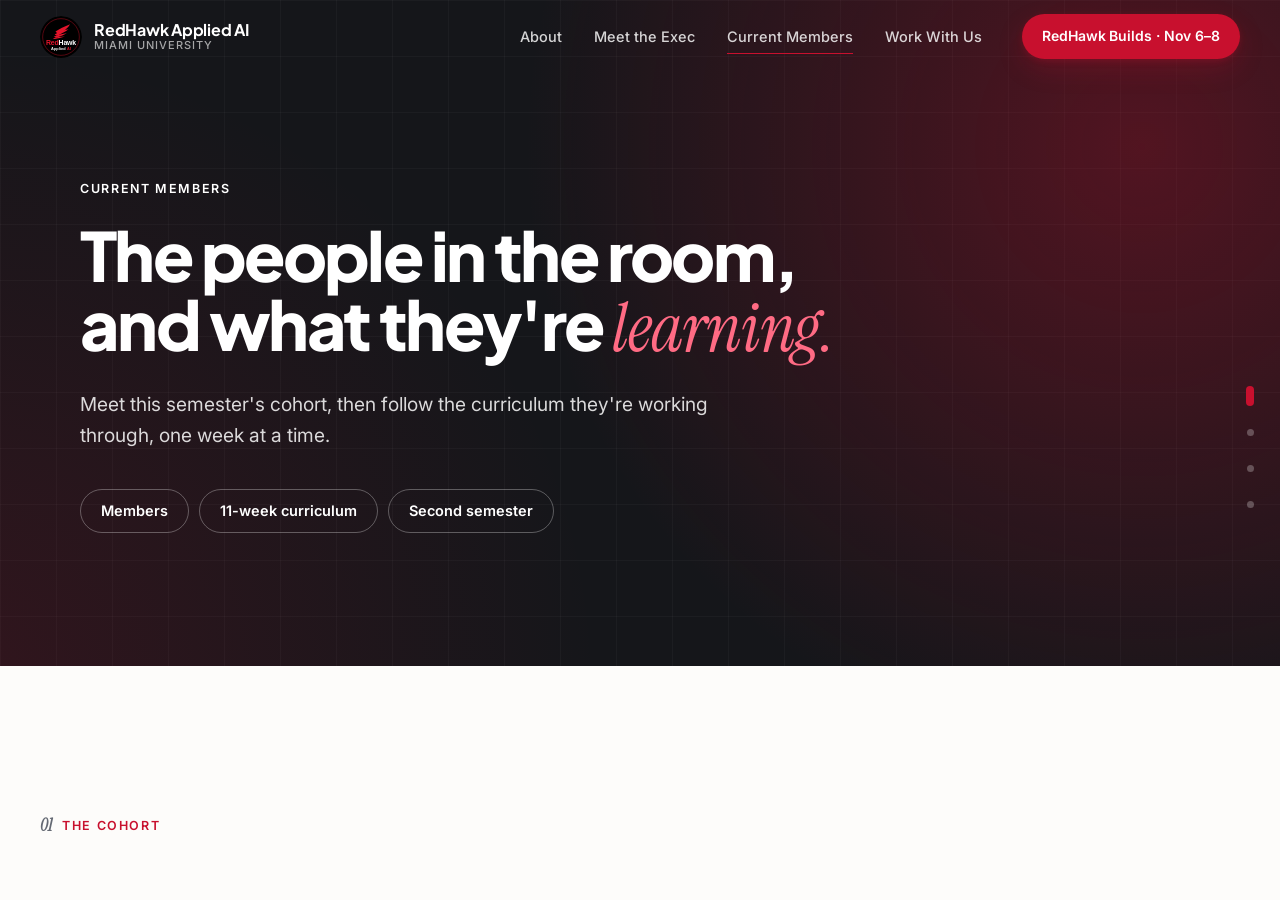
==== members.html @ 426b4246 "Add Current Members page, RedHawk Builds section, and close applications - New members.html: 24-seat" ====
<!DOCTYPE html>
<html lang="en">
<head>
<meta charset="UTF-8">
<meta name="viewport" content="width=device-width, initial-scale=1.0">
<title>Current Members · RedHawk Applied AI</title>
<meta name="description" content="Meet the current members of RedHawk Applied AI at Miami University, and see the 11-week curriculum they work through week by week.">
<meta property="og:title" content="Current Members · RedHawk Applied AI">
<meta property="og:description" content="The current cohort, the 11-week curriculum, and what comes after it.">
<meta property="og:type" content="website">
<meta property="og:image" content="https://www.redhawkappliedai.club/assets/social-cover.jpg">
<meta name="twitter:card" content="summary_large_image">
<link rel="icon" href="assets/logo.svg">
<link rel="apple-touch-icon" href="assets/apple-touch-icon.png">
<link rel="preconnect" href="https://fonts.googleapis.com">
<link rel="preconnect" href="https://fonts.gstatic.com" crossorigin>
<link href="https://fonts.googleapis.com/css2?family=Plus+Jakarta+Sans:wght@500;600;700;800&family=Inter:wght@400;450;500;600&family=Instrument+Serif:ital@0;1&display=swap" rel="stylesheet">
<link rel="stylesheet" href="styles.css">
<script>
  document.documentElement.classList.add('js');
</script>
</head>
<body>

<a class="skip-link" href="#main">Skip to main content</a>

<header class="topnav" id="topnav">
  <a href="index.html" class="brand" aria-label="RedHawk Applied AI home">
    <img src="assets/logo.svg" alt="" class="brand-logo" width="40" height="40">
    <span class="brand-text">
      <span class="brand-name">RedHawk Applied AI</span>
      <span class="brand-sub">Miami University</span>
    </span>
  </a>
  <nav class="topnav-links" aria-label="Primary">
    <a href="index.html#about">About</a>
    <a href="index.html#team">Meet the Exec</a>
    <a href="members.html" aria-current="page">Current Members</a>
    <a href="index.html#partner">Work With Us</a>
  </nav>
  <a href="index.html#builds" class="btn btn-primary btn-sm topnav-cta">RedHawk Builds &middot; Nov 6&ndash;8</a>
  <button class="nav-toggle" id="navToggle" aria-label="Open navigation menu" aria-expanded="false" aria-controls="mobileMenu">
    <span></span><span></span><span></span>
  </button>
</header>

<div class="mobile-menu" id="mobileMenu" aria-hidden="true">
  <a href="index.html#about">About</a>
  <a href="index.html#team">Meet the Exec</a>
  <a href="#roster">Current Members</a>
  <a href="#curriculum">Curriculum</a>
  <a href="#spring">Second Semester</a>
  <a href="index.html#partner">Work With Us</a>
  <a href="index.html#builds" class="btn btn-primary">RedHawk Builds &middot; Nov 6&ndash;8</a>
</div>

<div class="progress" aria-hidden="true"><span id="progressBar"></span></div>

<nav class="scroll-rail" aria-label="Section navigation">
  <button data-target="top"        class="rail-dot is-active" aria-label="Top"><span class="rail-tip">Top</span></button>
  <button data-target="roster"     class="rail-dot" aria-label="Members"><span class="rail-tip">Members</span></button>
  <button data-target="curriculum" class="rail-dot" aria-label="Curriculum"><span class="rail-tip">Curriculum</span></button>
  <button data-target="spring"     class="rail-dot" aria-label="Second semester"><span class="rail-tip">Second Semester</span></button>
</nav>

<main id="main">
<div class="snap snap-free" id="snap">

  <!-- ═══════════ PAGE HERO ═══════════ -->
  <section class="panel panel-dark page-hero" id="top">
    <div class="page-hero-glow" aria-hidden="true"></div>
    <div class="wrap">
      <p class="kicker kicker-light reveal">Current Members</p>
      <h1 class="hero-title page-title">
        <span class="line"><span>The people in the room,</span></span>
        <span class="line"><span>and what they're <em>learning.</em></span></span>
      </h1>
      <p class="hero-lede reveal">
        Meet this semester's cohort, then follow the curriculum they're working
        through, one week at a time.
      </p>
      <div class="jump reveal">
        <a href="#roster">Members</a>
        <a href="#curriculum">11-week curriculum</a>
        <a href="#spring">Second semester</a>
      </div>
    </div>
  </section>

  <!-- ═══════════ ROSTER ═══════════ -->
  <section class="panel panel-light panel-tall" id="roster">
    <div class="wrap wrap-wide">
      <header class="sec-head sec-head-row">
        <div>
          <p class="kicker reveal"><span class="kicker-num">01</span> The Cohort</p>
          <h2 class="h2 reveal">Current members.</h2>
        </div>
        <p class="roster-count reveal" id="rosterCount"></p>
      </header>

      <!-- Filled in by members.js from the ROSTER list in members-data.js -->
      <ul class="roster" id="rosterGrid"></ul>

      <noscript><p class="lede">The member list needs JavaScript turned on to display.</p></noscript>
    </div>
  </section>

  <!-- ═══════════ CURRICULUM ═══════════ -->
  <section class="panel panel-tint panel-tall" id="curriculum">
    <div class="wrap">
      <div class="curr-layout">
        <div class="curr-copy">
          <p class="kicker reveal"><span class="kicker-num">02</span> The Curriculum</p>
          <h2 class="h2 reveal">Eleven weeks, zero to capable.</h2>
          <p class="lede reveal">
            Every new member works through the same path. It starts from nothing,
            and each week builds on the one before it. Open any week to see
            what's covered.
          </p>
          <div class="curr-progress reveal" aria-hidden="true">
            <span class="curr-progress-num" id="currWeek">01</span>
            <span class="curr-progress-of">/ 11 weeks</span>
          </div>
          <button type="button" class="btn btn-outline-dark btn-sm reveal" id="timelineToggle" aria-pressed="false">Expand all</button>
        </div>

        <!-- Filled in by members.js from the CURRICULUM list in members-data.js -->
        <div class="tl-wrap">
          <div class="tl-spine" aria-hidden="true"><span id="tlFill"></span></div>
          <ol class="timeline" id="timeline"></ol>
          <noscript><p class="lede">The curriculum needs JavaScript turned on to display.</p></noscript>
        </div>
      </div>
    </div>
  </section>

  <!-- ═══════════ SECOND SEMESTER ═══════════ -->
  <section class="panel panel-dark panel-tall" id="spring">
    <div class="wrap">
      <header class="sec-head sec-head-row">
        <div>
          <p class="kicker kicker-light reveal"><span class="kicker-num">03</span> Second Semester</p>
          <h2 class="h2 h2-light reveal">After the curriculum, the real work starts.</h2>
          <p class="lede lede-light reveal">
            Members who finish the eleven weeks move into research teams. You go
            deep on the tools, teach the chapter what you found, and then put it
            to work for a real company.
          </p>
        </div>
        <div class="meet-card reveal">
          <p class="meet-label">Meets</p>
          <p class="meet-time">Mondays</p>
          <p class="meet-hours">7:00 &ndash; 8:00 PM</p>
        </div>
      </header>

      <ol class="track">
        <li class="track-step reveal">
          <span class="track-num">01</span>
          <h3>Research the models</h3>
          <p>Members dig into the AI models people use at work and keep building with Claude alongside them.</p>
          <ul class="chips">
            <li>Perplexity</li>
            <li>ChatGPT</li>
            <li>Grok</li>
            <li class="chip-accent">Claude</li>
          </ul>
        </li>
        <li class="track-step reveal">
          <span class="track-num">02</span>
          <h3>Present back to the chapter</h3>
          <p>Each group brings its findings back and presents them, so the whole chapter learns what every model is good at.</p>
        </li>
        <li class="track-step reveal">
          <span class="track-num">03</span>
          <h3>Four industry research teams</h3>
          <p>Members split into four teams, each focused on an industry. Every team has a <strong>Research Lead</strong>, and any member can run for it.</p>
        </li>
        <li class="track-step reveal">
          <span class="track-num">04</span>
          <h3>Consult for a real company</h3>
          <p>A company comes in with a real problem. The teams consult on it and deliver an AI-driven solution.</p>
        </li>
      </ol>

      <div class="spring-cta reveal">
        <p>Want in? Applications reopen in February.</p>
        <a href="index.html#apply" class="btn btn-primary">How to apply</a>
      </div>
    </div>
  </section>

  <!-- ═══════════ FOOTER ═══════════ -->
  <footer class="site-footer">
    <div class="wrap">
      <div class="foot-top">
        <div class="foot-brand">
          <img src="assets/logo.svg" alt="" width="48" height="48">
          <div>
            <p class="foot-name">RedHawk Applied AI</p>
            <p class="foot-org">Miami University &middot; Farmer School of Business</p>
          </div>
        </div>
        <nav class="foot-nav" aria-label="Footer">
          <a href="index.html#about">About</a>
          <a href="index.html#team">Meet the Exec</a>
          <a href="#roster">Current Members</a>
          <a href="#curriculum">Curriculum</a>
          <a href="index.html#builds">RedHawk Builds</a>
          <a href="index.html#partner">Work With Us</a>
        </nav>
        <div class="foot-social">
          <a href="https://www.instagram.com/appliedai.miamiu" class="soc" aria-label="RedHawk Applied AI on Instagram" target="_blank" rel="noopener noreferrer">
            <svg viewBox="0 0 24 24" fill="none" stroke="currentColor" stroke-width="1.6" aria-hidden="true"><rect x="3" y="3" width="18" height="18" rx="5"/><circle cx="12" cy="12" r="4"/><circle cx="17.5" cy="6.5" r=".9" fill="currentColor" stroke="none"/></svg>
          </a>
          <a href="https://www.linkedin.com/company/137064393/" class="soc" target="_blank" rel="noopener noreferrer" aria-label="RedHawk Applied AI on LinkedIn (opens in a new tab)">
            <svg viewBox="0 0 24 24" fill="currentColor" aria-hidden="true"><path d="M20.45 20.45h-3.55v-5.57c0-1.33-.03-3.04-1.85-3.04-1.85 0-2.14 1.45-2.14 2.94v5.67H9.35V9h3.41v1.56h.05c.48-.9 1.64-1.85 3.38-1.85 3.6 0 4.27 2.37 4.27 5.46v6.28zM5.34 7.43a2.06 2.06 0 11.02-4.12 2.06 2.06 0 01-.02 4.12zM7.11 20.45H3.56V9h3.55v11.45z"/></svg>
          </a>
          <a href="mailto:schmi230@miamioh.edu" class="soc" aria-label="Email RedHawk Applied AI">
            <svg viewBox="0 0 24 24" fill="none" stroke="currentColor" stroke-width="1.6" aria-hidden="true"><rect x="2.5" y="4.5" width="19" height="15" rx="2.5"/><path d="M3 7l9 6 9-6"/></svg>
          </a>
        </div>
      </div>
      <div class="foot-bottom">
        <p>&copy; 2026 RedHawk Applied AI. A Miami University student organization.</p>
      </div>
    </div>
  </footer>

</div>
</main>

<script src="members-data.js"></script>
<script src="members.js"></script>
<script src="script.js"></script>
</body>
</html>
---- styles.css ----
/* ══════════════════════════════════════════════════════════
   RedHawk Applied AI — Design System
   Light base · Miami red accent · dark bands for rhythm
   ══════════════════════════════════════════════════════════ */

:root {
  /* Surfaces */
  --paper:        #FDFCFA;   /* primary light background */
  --paper-tint:   #F4F1EC;   /* alternating light band */
  --ink:          #15161A;   /* dark band background */
  --ink-soft:     #1E2026;   /* raised surface on dark */

  /* Brand */
  --red:          #C8102E;   /* Miami red */
  --red-deep:     #96001F;
  --red-wash:     rgba(200,16,46,0.08);

  /* Text on light */
  --t1:           #14151A;
  --t2:           #4A4E58;
  --t3:           #646973;   /* AA-compliant at 13px on both --paper and --paper-tint */

  /* Text on dark */
  --d1:           #F7F6F4;
  --d2:           #B4B8C0;
  --d3:           #7E838D;

  /* Lines */
  --line:         rgba(20,21,26,0.10);
  --line-soft:    rgba(20,21,26,0.06);
  --line-dark:    rgba(255,255,255,0.11);

  /* Type */
  --display:      'Plus Jakarta Sans', system-ui, sans-serif;
  --sans:         'Inter', system-ui, sans-serif;
  --serif:        'Instrument Serif', Georgia, serif;

  /* Motion */
  --ease:         cubic-bezier(0.16, 1, 0.3, 1);
  --fast:         190ms;
  --med:          340ms;

  /* Radii */
  --r-sm: 8px;
  --r-md: 14px;
  --r-lg: 22px;

  --shadow-sm: 0 1px 2px rgba(20,21,26,0.05), 0 4px 12px rgba(20,21,26,0.05);
  --shadow-md: 0 2px 6px rgba(20,21,26,0.06), 0 14px 36px rgba(20,21,26,0.09);

  --nav-h: 74px;
}

/* ── Reset ─────────────────────────────────────────────── */
*, *::before, *::after { box-sizing: border-box; }
body, h1, h2, h3, h4, p, figure, blockquote, ul, ol { margin: 0; }
ul, ol { padding: 0; list-style: none; }
img, svg, iframe { display: block; max-width: 100%; }
a { color: inherit; text-decoration: none; }
button { font: inherit; color: inherit; background: none; border: 0; padding: 0; cursor: pointer; }
html { -webkit-text-size-adjust: 100%; }

html, body { height: 100%; }

body {
  background: var(--paper);
  color: var(--t1);
  font-family: var(--sans);
  font-size: 16px;
  line-height: 1.62;
  -webkit-font-smoothing: antialiased;
  -moz-osx-font-smoothing: grayscale;
}

::selection { background: var(--red); color: #fff; }

:focus-visible {
  outline: 2.5px solid var(--red);
  outline-offset: 3px;
  border-radius: 4px;
}

@media (prefers-reduced-motion: reduce) {
  *, *::before, *::after {
    animation-duration: .001ms !important;
    animation-iteration-count: 1 !important;
    transition-duration: .001ms !important;
    scroll-behavior: auto !important;
  }
}

.skip-link {
  position: fixed; top: 0; left: -9999px;
  z-index: 2000;
  background: var(--red); color: #fff;
  padding: 14px 24px; font-weight: 600;
  border-radius: 0 0 var(--r-sm) 0;
}
.skip-link:focus { left: 0; }

/* ── Snap container ────────────────────────────────────── */
.snap {
  height: 100vh; height: 100dvh;
  overflow-y: auto;
  overflow-x: hidden;
  scroll-snap-type: y proximity;
  scroll-behavior: smooth;
  scrollbar-width: thin;
}

.panel {
  min-height: 100vh; min-height: 100dvh;
  scroll-snap-align: start;
  display: flex;
  align-items: center;
  position: relative;
  padding: calc(var(--nav-h) + 56px) 0 72px;
}
.panel-tall { min-height: auto; padding-top: calc(var(--nav-h) + 72px); }

.panel-light { background: var(--paper); }
.panel-tint  { background: var(--paper-tint); }
.panel-dark  { background: var(--ink); color: var(--d1); }

.wrap {
  width: 100%;
  max-width: 1200px;
  margin: 0 auto;
  padding: 0 40px;
}

/* ── Reveal ────────────────────────────────────────────── */
/* Content is visible by default. The hidden state is applied only when JS is
   running (html.js), so a script failure, a blocked file, or an observer that
   never fires can never leave the page blank. */
.js .reveal {
  opacity: 0;
  transform: translateY(20px);
  transition: opacity var(--med) var(--ease), transform var(--med) var(--ease);
}
.js .reveal.in { opacity: 1; transform: none; }

/* Reduced motion: show everything immediately, no offset. */
@media (prefers-reduced-motion: reduce) {
  .js .reveal { opacity: 1; transform: none; }
}

/* ── Nav ───────────────────────────────────────────────── */
.topnav {
  position: fixed; inset: 0 0 auto 0;
  z-index: 900;
  height: var(--nav-h);
  display: flex; align-items: center; gap: 40px;
  padding: 0 40px;
  background: rgba(253,252,250,0);
  border-bottom: 1px solid transparent;
  transition: background var(--fast) var(--ease), border-color var(--fast) var(--ease),
              backdrop-filter var(--fast) var(--ease), box-shadow var(--fast) var(--ease);
}
.topnav.solid {
  background: rgba(253,252,250,0.86);
  backdrop-filter: blur(18px) saturate(160%);
  -webkit-backdrop-filter: blur(18px) saturate(160%);
  border-bottom-color: var(--line);
  box-shadow: 0 1px 20px rgba(20,21,26,0.04);
}

.brand { display: flex; align-items: center; gap: 12px; margin-right: auto; min-height: 44px; }
.brand-logo {
  width: 42px; height: 42px; border-radius: 50%;
  /* Mark carries its own black field — no white plate behind it. */
  background: transparent;
  object-fit: contain;
}
.brand-text { display: flex; flex-direction: column; line-height: 1.16; }
.brand-name {
  font-family: var(--display);
  font-weight: 700; font-size: 16px;
  letter-spacing: -0.015em;
  color: #fff;
  transition: color var(--fast) var(--ease);
}
.brand-sub {
  font-size: 11px; font-weight: 500;
  letter-spacing: 0.09em; text-transform: uppercase;
  color: rgba(255,255,255,0.62);
  transition: color var(--fast) var(--ease);
}
.topnav.solid .brand-name { color: var(--t1); }
.topnav.solid .brand-sub  { color: var(--t3); }

.topnav-links { display: flex; gap: 32px; }
.topnav-links a {
  font-size: 14.5px; font-weight: 500;
  color: rgba(255,255,255,0.82);
  padding: 10px 0;
  position: relative;
  transition: color var(--fast) var(--ease);
}
.topnav-links a::after {
  content: ''; position: absolute;
  left: 0; right: 0; bottom: 4px; height: 1.5px;
  background: var(--red);
  transform: scaleX(0); transform-origin: left;
  transition: transform var(--fast) var(--ease);
}
.topnav-links a:hover::after, .topnav-links a:focus-visible::after { transform: scaleX(1); }
.topnav.solid .topnav-links a { color: var(--t2); }
.topnav.solid .topnav-links a:hover { color: var(--t1); }

.nav-toggle {
  display: none;
  width: 44px; height: 44px;
  flex-direction: column; align-items: center; justify-content: center; gap: 5px;
  border-radius: var(--r-sm);
}
.nav-toggle span {
  width: 20px; height: 2px; border-radius: 2px;
  background: #fff;
  transition: transform var(--fast) var(--ease), opacity var(--fast) var(--ease), background var(--fast) var(--ease);
}
.topnav.solid .nav-toggle span { background: var(--t1); }
.nav-toggle[aria-expanded="true"] span { background: var(--t1); }
.nav-toggle[aria-expanded="true"] span:nth-child(1) { transform: translateY(7px) rotate(45deg); }
.nav-toggle[aria-expanded="true"] span:nth-child(2) { opacity: 0; }
.nav-toggle[aria-expanded="true"] span:nth-child(3) { transform: translateY(-7px) rotate(-45deg); }

.mobile-menu {
  position: fixed; inset: var(--nav-h) 0 0 0;
  z-index: 880;
  background: var(--paper);
  padding: 24px 28px 40px;
  display: flex; flex-direction: column;
  opacity: 0; visibility: hidden;
  transform: translateY(-10px);
  transition: opacity var(--med) var(--ease), transform var(--med) var(--ease), visibility var(--med);
}
.mobile-menu.open { opacity: 1; visibility: visible; transform: none; }
.mobile-menu a:not(.btn) {
  font-family: var(--display);
  font-size: 22px; font-weight: 600;
  padding: 20px 4px;
  border-bottom: 1px solid var(--line-soft);
}
.mobile-menu .btn { margin-top: 28px; }

/* ── Scroll rail ───────────────────────────────────────── */
.scroll-rail {
  position: fixed;
  right: 26px; top: 50%;
  transform: translateY(-50%);
  z-index: 700;
  display: flex; flex-direction: column; gap: 6px;
}
.rail-dot {
  position: relative;
  width: 30px; height: 30px;
  display: flex; align-items: center; justify-content: flex-end;
}
.rail-dot::after {
  content: '';
  width: 7px; height: 7px; border-radius: 50%;
  background: rgba(20,21,26,0.22);
  transition: all var(--fast) var(--ease);
}
.rail-dot:hover::after { background: rgba(20,21,26,0.45); transform: scale(1.2); }
.rail-dot.is-active::after {
  background: var(--red);
  width: 8px; height: 20px; border-radius: 4px;
}
.rail-tip {
  position: absolute; right: 26px;
  white-space: nowrap;
  font-size: 11.5px; font-weight: 600;
  letter-spacing: 0.03em;
  padding: 5px 10px;
  border-radius: 6px;
  background: var(--ink); color: var(--d1);
  opacity: 0; transform: translateX(6px);
  pointer-events: none;
  transition: opacity var(--fast) var(--ease), transform var(--fast) var(--ease);
}
.rail-dot:hover .rail-tip, .rail-dot:focus-visible .rail-tip { opacity: 1; transform: none; }

/* rail inverts over dark panels */
.scroll-rail.on-dark .rail-dot::after { background: rgba(255,255,255,0.26); }
.scroll-rail.on-dark .rail-dot:hover::after { background: rgba(255,255,255,0.5); }
.scroll-rail.on-dark .rail-dot.is-active::after { background: var(--red); }
.scroll-rail.on-dark .rail-tip { background: var(--paper); color: var(--t1); }

/* ── Buttons ───────────────────────────────────────────── */
.btn {
  display: inline-flex; align-items: center; justify-content: center;
  gap: 9px;
  font-family: var(--sans);
  font-weight: 600; font-size: 15px;
  letter-spacing: -0.006em;
  padding: 13px 26px;
  min-height: 46px;
  border-radius: 999px;
  transition: transform var(--fast) var(--ease), box-shadow var(--fast) var(--ease),
              background var(--fast) var(--ease), color var(--fast) var(--ease),
              border-color var(--fast) var(--ease);
}
.btn:active { transform: translateY(0) scale(.985); }

.btn-primary {
  background: var(--red); color: #fff;
  box-shadow: 0 2px 6px rgba(200,16,46,0.22), 0 10px 26px rgba(200,16,46,0.20);
}
.btn-primary:hover {
  background: var(--red-deep);
  transform: translateY(-1.5px);
  box-shadow: 0 4px 10px rgba(200,16,46,0.24), 0 16px 34px rgba(200,16,46,0.26);
}

.btn-dark { background: var(--ink); color: var(--d1); }
.btn-dark:hover { background: #2A2D35; transform: translateY(-1.5px); }

.btn-outline-light {
  color: #fff;
  border: 1.5px solid rgba(255,255,255,0.42);
  backdrop-filter: blur(6px);
}
.btn-outline-light:hover { background: rgba(255,255,255,0.14); border-color: #fff; }

.btn-lg { padding: 16px 32px; font-size: 16px; min-height: 54px; }
.btn-sm { padding: 11px 20px; font-size: 14px; min-height: 44px; }

/* ── Typography primitives ─────────────────────────────── */
.kicker {
  display: flex; align-items: center; gap: 10px;
  font-size: 12.5px; font-weight: 600;
  letter-spacing: 0.13em; text-transform: uppercase;
  color: var(--red);
  margin-bottom: 20px;
}
.kicker-num {
  font-family: var(--serif); font-style: italic;
  font-size: 17px; letter-spacing: 0;
  text-transform: none;
  color: var(--t3);
}
.kicker-light { color: #fff; }
.kicker-light .kicker-num { color: rgba(255,255,255,0.72); } /* 0.5 measured 3.45:1 on the Team photo bg — bumped to clear 4.5:1 AA everywhere it's used */

.h2 {
  font-family: var(--display);
  font-weight: 700;
  font-size: clamp(30px, 3.6vw, 46px);
  line-height: 1.1;
  letter-spacing: -0.028em;
  color: var(--t1);
  max-width: 17ch;
  margin-bottom: 22px;
}
.h2-light { color: var(--d1); }

.lede {
  font-size: clamp(16.5px, 1.35vw, 18.5px);
  line-height: 1.62;
  color: var(--t2);
  max-width: 56ch;
}
.lede-light { color: var(--d2); }

.sec-head { margin-bottom: 56px; }

/* ── HERO ──────────────────────────────────────────────── */
.hero { padding: 0; align-items: stretch; }

.hero-photo {
  position: absolute; inset: 0;
  width: 100%; height: 100%;
  object-fit: cover;
  z-index: 0;
}
.hero-scrim {
  position: absolute; inset: 0; z-index: 1;
  background:
    linear-gradient(100deg, rgba(12,13,16,0.90) 0%, rgba(12,13,16,0.74) 40%, rgba(12,13,16,0.34) 68%, rgba(12,13,16,0.30) 100%),
    linear-gradient(to top, rgba(12,13,16,0.78) 0%, transparent 34%);
}

.hero-wrap {
  position: relative; z-index: 2;
  display: flex; align-items: center;
  padding-top: var(--nav-h);
  padding-bottom: 150px;
  min-height: 100dvh;
}
.hero-copy { max-width: 700px; }

.hero-title {
  font-family: var(--display);
  font-weight: 800;
  font-size: clamp(44px, 6.6vw, 82px);
  line-height: 1.02;
  letter-spacing: -0.038em;
  color: #fff;
  margin-bottom: 26px;
  text-wrap: balance;
}
.hero-title em {
  font-family: var(--serif);
  font-style: italic;
  font-weight: 400;
  letter-spacing: -0.01em;
  color: #FF6B84;
}

.hero-lede {
  font-size: clamp(16.5px, 1.5vw, 19.5px);
  line-height: 1.6;
  color: rgba(255,255,255,0.84);
  max-width: 54ch;
  margin-bottom: 38px;
}

.hero-actions { display: flex; gap: 14px; flex-wrap: wrap; }

.hero-bar {
  position: absolute; z-index: 2;
  left: 0; right: 0; bottom: 0;
  border-top: 1px solid rgba(255,255,255,0.16);
  background: rgba(12,13,16,0.42);
  backdrop-filter: blur(14px);
  -webkit-backdrop-filter: blur(14px);
}
.hero-bar-inner {
  display: grid; grid-template-columns: repeat(3, 1fr);
  gap: 32px;
  padding-top: 24px; padding-bottom: 24px;
}
.hbar-item { display: flex; flex-direction: column; gap: 2px; }
.hbar-item strong {
  font-family: var(--display);
  font-size: 15.5px; font-weight: 700;
  color: #fff; letter-spacing: -0.012em;
}
.hbar-item span { font-size: 13.5px; color: rgba(255,255,255,0.74); }

.scroll-cue {
  position: absolute; z-index: 3;
  left: 50%; bottom: 120px;
  transform: translateX(-50%);
  width: 46px; height: 46px;
  display: flex; align-items: center; justify-content: center;
  border-radius: 50%;
  border: 1.5px solid rgba(255,255,255,0.3);
  color: rgba(255,255,255,0.85);
  animation: bob 2.4s var(--ease) infinite;
}
.scroll-cue:hover { background: rgba(255,255,255,0.14); border-color: #fff; }
@keyframes bob {
  0%, 100% { transform: translate(-50%, 0); }
  50%      { transform: translate(-50%, 7px); }
}

/* ── Split layout ──────────────────────────────────────── */
.split {
  display: grid;
  grid-template-columns: 1.05fr 0.95fr;
  gap: 72px;
  align-items: center;
}
.split-reverse .split-text  { order: 2; }
.split-reverse .split-media { order: 1; }

.photo-frame { position: relative; }
.photo-frame img {
  width: 100%;
  aspect-ratio: 4 / 3;
  object-fit: cover;
  border-radius: var(--r-lg);
  box-shadow: var(--shadow-md);
}
.photo-frame figcaption {
  margin-top: 14px;
  font-size: 13px;
  color: var(--t3);
  letter-spacing: 0.01em;
}

.pull {
  margin-top: 34px;
  padding: 4px 0 4px 22px;
  border-left: 3px solid var(--red);
}
.pull p {
  font-family: var(--serif);
  font-style: italic;
  font-size: clamp(19px, 1.9vw, 23px);
  line-height: 1.42;
  color: var(--t1);
  max-width: 44ch;
}

/* ── Phases (light — lives inside the combined About section) ────────── */
.phase-row {
  display: grid;
  grid-template-columns: 1fr 56px 1fr 56px 1fr;
  align-items: stretch;
  gap: 0;
}
.phase-row-tight { margin-top: 48px; }
.phase {
  background: var(--paper);
  border: 1px solid var(--line);
  border-radius: var(--r-lg);
  padding: 34px 30px 36px;
  transition: transform var(--med) var(--ease), border-color var(--med) var(--ease), box-shadow var(--med) var(--ease);
}
.phase:hover { transform: translateY(-5px); border-color: var(--line-soft); box-shadow: var(--shadow-sm); }
.phase-icon {
  width: 46px; height: 46px;
  display: flex; align-items: center; justify-content: center;
  border-radius: var(--r-md);
  background: var(--red);
  color: #fff;
  margin-bottom: 20px;
}
.phase-icon svg { width: 22px; height: 22px; }
.phase h3 {
  font-family: var(--display);
  font-size: 18.5px; font-weight: 700;
  letter-spacing: -0.02em;
  color: var(--t1);
  margin-bottom: 10px;
}
.phase p { font-size: 14.5px; color: var(--t2); line-height: 1.58; }

.phase-link { position: relative; }
.phase-link::before {
  content: '';
  position: absolute; top: 50%; left: 12px; right: 12px;
  height: 1px;
  background: linear-gradient(to right, transparent, var(--line), transparent);
}
.phase-link::after {
  content: '';
  position: absolute; top: 50%; right: 12px;
  width: 6px; height: 6px;
  border-top: 1.5px solid var(--t3);
  border-right: 1.5px solid var(--t3);
  transform: translateY(-50%) rotate(45deg);
}

/* ── Check list ────────────────────────────────────────── */
.check-list { margin-top: 28px; display: flex; flex-direction: column; gap: 13px; }
.check-list li {
  display: flex; align-items: flex-start; gap: 13px;
  font-size: 15.5px; color: var(--t2);
}
.check {
  flex: none;
  width: 21px; height: 21px; margin-top: 2px;
  border-radius: 50%;
  background: var(--red-wash);
  position: relative;
}
.check::after {
  content: '';
  position: absolute; left: 7px; top: 5px;
  width: 5px; height: 9px;
  border-right: 2px solid var(--red);
  border-bottom: 2px solid var(--red);
  transform: rotate(42deg);
}

/* ── Partner CTA (light section, closing ask) ─────────────────────────── */
.partner-cta {
  margin-top: 30px;
  padding-top: 26px;
  border-top: 1px solid var(--line);
}
.partner-cta p {
  font-size: 15px;
  color: var(--t2);
  line-height: 1.6;
  max-width: 52ch;
  margin-bottom: 18px;
}
.partner-cta strong { color: var(--t1); font-weight: 600; }

/* ── About: red particle-network background ──────────────────────────────
   A canvas of drifting red particles connected by lines, drawn by
   initAboutParticles() in script.js — brightens near the pointer, bursts
   on click. Sized to fill the section; the drawing itself (colors, motion,
   reduced-motion handling) lives in JS since a <canvas> can't be animated
   from CSS alone.
   Masked so it stays visible in the open margins/gaps but fades directly
   behind the left text column, which sits on transparent paper (no card)
   and would otherwise fight the moving lines for legibility. ──────────── */
.panel-dynamic { position: relative; overflow: hidden; }
.about-bg {
  position: absolute;
  inset: 0;
  z-index: 0;
  width: 100%;
  height: 100%;
  display: block;
  -webkit-mask-image: linear-gradient(90deg, rgba(0,0,0,0.16) 0%, rgba(0,0,0,0.16) 38%, black 68%);
          mask-image: linear-gradient(90deg, rgba(0,0,0,0.16) 0%, rgba(0,0,0,0.16) 38%, black 68%);
}
#about .wrap { position: relative; z-index: 1; }

/* ── Work With Us: dynamic background (closing section) ────────────────
   Same technique as About but red-forward and drifting the opposite
   direction, so the two dynamic sections don't feel like repeats of
   each other bookending the page. */
.partner-bg {
  position: absolute;
  inset: -10%;
  z-index: 0;
  background:
    radial-gradient(circle at 85% 25%, rgba(200,16,46,0.13) 0%, transparent 44%),
    radial-gradient(circle at 10% 80%, rgba(200,16,46,0.08) 0%, transparent 40%),
    radial-gradient(circle at 45% 10%, rgba(30,111,255,0.05) 0%, transparent 38%);
  filter: blur(30px);
  animation: partnerDrift 26s ease-in-out infinite alternate;
}
#partner .wrap { position: relative; z-index: 1; }
@keyframes partnerDrift {
  0%   { transform: translate(0, 0) scale(1.02); }
  50%  { transform: translate(2%, -2%) scale(1.08); }
  100% { transform: translate(-2%, 2%) scale(1.02); }
}
@media (prefers-reduced-motion: reduce) {
  .partner-bg { animation: none; }
}

/* ── Tool badges (About section, replaces the meeting photo) ──────────
   Claude / ChatGPT / Zapier / Cursor use their real Simple Icons marks
   (MIT-licensed brand icon set built exactly for "built with" style
   badges). Lovable and Base44 aren't in that set, so those two fall back
   to a plain wordmark tile — swap in their official marks if you get them
   from lovable.dev/press or base44.com's brand page. ── */
.tool-card {
  background: var(--paper);
  border: 1px solid var(--line);
  border-radius: var(--r-lg);
  padding: 32px 28px;
  box-shadow: var(--shadow-sm);
}
.tool-card-label {
  font-family: var(--display);
  font-size: 13px; font-weight: 700;
  letter-spacing: 0.08em; text-transform: uppercase;
  color: var(--t3);
  margin-bottom: 20px;
}
.tool-grid {
  display: grid;
  grid-template-columns: repeat(3, 1fr);
  gap: 14px;
}
.tool-badge {
  display: flex; flex-direction: column; align-items: center; gap: 10px;
  padding: 18px 10px;
  border-radius: var(--r-md);
  background: var(--paper-tint);
  border: 1px solid var(--line);
  transition: transform var(--fast) var(--ease), border-color var(--fast) var(--ease);
}
.tool-badge:hover { transform: translateY(-3px); border-color: var(--tb, var(--red)); }
.tool-mark {
  display: flex; align-items: center; justify-content: center;
  width: 40px; height: 40px;
  border-radius: 10px;
  background: var(--tb, var(--red));
  color: #fff;
  font-family: var(--display);
  font-weight: 700;
  font-size: 15px;
  letter-spacing: -0.02em;
}
.tool-mark svg { width: 21px; height: 21px; }
.tool-mark-img { width: 21px; height: 21px; object-fit: contain; }

.tool-name {
  font-size: 12.5px;
  font-weight: 600;
  color: var(--t2);
}

/* ── Team: full-bleed background photo ─────────────────────────────────
   Whole section runs the Farmer School photo edge-to-edge (not just a
   contained header card) so there's no flat empty margin either side of
   the grid at wide viewports. Member cards stay opaque paper cards on
   top, so this doesn't affect their legibility. */
.team-panel {
  position: relative;
  padding-top: calc(var(--nav-h) + 40px);
}
.team-bg {
  position: absolute; inset: 0;
  z-index: 0;
  overflow: hidden;
}
.team-bg img {
  width: 100%; height: 100%;
  object-fit: cover;
  /* Source photo is low-resolution (474x378) — the blur is doing double duty:
     it reads as an intentional soft, cinematic backdrop AND hides that the
     source can't be shown crisp at this display size. */
  filter: blur(4px) saturate(0.85) brightness(0.7);
  transform: scale(1.06);
}
.team-panel::after {
  content: '';
  position: absolute; inset: 0;
  z-index: 0;
  /* Deliberately lighter than the true dark sections (Hero/Join) so Team
     reads as "photo-tinted", not a third solid-black band in a row. */
  background: linear-gradient(180deg, rgba(20,18,22,0.62) 0%, rgba(20,18,22,0.74) 100%);
}
.team-panel .wrap { position: relative; z-index: 1; }

/* Team's wrap runs wider than the site default — the grid has more,
   smaller-relative-to-canvas cards, so the standard 1200px canvas left
   too much bare margin at wide viewports. */
.wrap-wide { max-width: 1320px; }

/* ── Team ──────────────────────────────────────────────────
   Row cards: a large photo + name/role + inline LinkedIn button.
   The photo container is 4:5 — matching the source files' actual aspect
   ratio — not a square. A square container was force-cropping a
   meaningful strip off the top and bottom of every 4:5 photo just to fit
   the shape, which is what was reading as "cropped instead of people."
   Matching the ratio shows the full processed photo. ────────────────── */
.team-grid {
  display: grid;
  grid-template-columns: repeat(2, 1fr);
  gap: 18px 22px;
}
.member {
  display: flex;
  align-items: center;
  gap: 22px;
  padding: 22px 24px;
  background: var(--paper);
  border: 1px solid var(--line);
  border-radius: var(--r-lg);
  transition: border-color var(--med) var(--ease), transform var(--med) var(--ease), box-shadow var(--med) var(--ease);
}
.member:hover {
  transform: translateY(-3px);
  border-color: var(--line-soft);
  box-shadow: var(--shadow-md);
}

.member-photo {
  flex: none;
  width: 148px; height: 185px;   /* 4:5, matches the source files exactly */
  border-radius: var(--r-md);
  overflow: hidden;
  background: #E7E3DD;
  box-shadow: 0 0 0 1px rgba(20,21,26,0.06);
}
.member-photo img {
  width: 100%; height: 100%;
  object-fit: cover;
  /* Per-person crop tuning. Override inline with style="--focus: 50% 20%".
     Lower the 2nd % to show more headroom, raise it to show more chin. */
  object-position: var(--focus, 50% 30%);
}

.member-text { flex: 1 1 auto; min-width: 0; }
.member h3 {
  font-family: var(--display);
  font-size: 19px; font-weight: 700;
  letter-spacing: -0.017em;
  line-height: 1.28;
}
.member-role {
  font-size: 14px;
  line-height: 1.42;
  color: var(--t3);
  margin-top: 5px;
}

.li {
  flex: none;
  width: 44px; height: 44px;   /* WCAG 2.5.8 minimum touch target */
  display: flex; align-items: center; justify-content: center;
  border-radius: 50%;
  background: var(--red-wash);
  color: var(--red);
  transition: background var(--fast) var(--ease), color var(--fast) var(--ease);
}
.li svg { width: 18px; height: 18px; }
.li:hover, .li:focus-visible { background: #0A66C2; color: #fff; }

/* Cards with no LinkedIn button yet: text simply takes the full row
   instead of leaving an empty slot where the button would sit. */
.member.no-link .member-text { flex: 1 1 100%; }

/* Exec with no headshot yet: initials on a dark tile, same 4:5 footprint
   as a photo so the card rows stay aligned. */
.member-initials {
  display: flex; align-items: center; justify-content: center;
  background:
    radial-gradient(circle at 82% 12%, rgba(200,16,46,0.55) 0%, transparent 58%),
    linear-gradient(155deg, #262830 0%, var(--ink) 70%);
}
.member-initials span {
  font-family: var(--serif); font-style: italic;
  font-size: 56px; line-height: 1;
  color: #fff;
}

/* ── Shared small pieces ───────────────────────────────── */
.btn-outline-dark {
  color: var(--t1);
  border: 1.5px solid rgba(20,21,26,0.24);
}
.btn-outline-dark:hover { border-color: var(--t1); background: rgba(20,21,26,0.05); }

.more-link { margin-top: 30px; }
.more-link a {
  display: inline-flex; align-items: center; gap: 8px;
  min-height: 44px;
  font-weight: 600; font-size: 15.5px;
  color: var(--red);
}
.more-link a span { transition: transform var(--fast) var(--ease); }
.more-link a:hover span { transform: translateX(5px); }
.more-link-light a { color: #fff; }

/* Reading-progress bar pinned above the nav. Width is driven by script.js. */
.progress {
  position: fixed; inset: 0 0 auto 0;
  z-index: 950;
  height: 3px;
  pointer-events: none;
}
.progress span {
  display: block; height: 100%;
  background: var(--red);
  transform: scaleX(0);
  transform-origin: left;
}

/* Hero headline: each line slides up out of a mask on load. Only when JS is
   alive (html.js); otherwise the lines just render in place. */
.hero-title .line { display: block; overflow: hidden; padding-bottom: 0.1em; margin-bottom: -0.1em; }
.hero-title .line > span { display: block; }
.js .hero-title .line > span { animation: lineUp 950ms var(--ease) both; }
.js .hero-title .line:nth-child(2) > span { animation-delay: 110ms; }
.js .hero-title .line:nth-child(3) > span { animation-delay: 220ms; }
@keyframes lineUp {
  from { transform: translateY(108%); }
  to   { transform: none; }
}

.topnav-links a[aria-current="page"]::after { transform: scaleX(1); }

/* ── RedHawk Builds (hackathon) ────────────────────────── */
.builds {
  overflow: hidden;
  padding-top: calc(var(--nav-h) + 104px);
  background:
    radial-gradient(circle at 84% 4%, rgba(200,16,46,0.26) 0%, transparent 46%),
    linear-gradient(rgba(255,255,255,0.032) 1px, transparent 1px) 0 0 / 100% 56px,
    linear-gradient(90deg, rgba(255,255,255,0.032) 1px, transparent 1px) 0 0 / 56px 100%,
    var(--ink);
}
.builds .wrap { position: relative; }
.builds .h2 { max-width: 15ch; }
.builds .h2 em, .page-hero .h2 em {
  font-family: var(--serif); font-style: italic; font-weight: 400;
  letter-spacing: -0.01em;
  color: #FF6B84;
}

/* Stock-ticker strip, a nod to the event's flyer. Two identical runs of
   symbols so the -50% loop is seamless. */
.ticker {
  position: absolute; left: 0; right: 0; top: var(--nav-h);
  overflow: hidden;
  border-top: 1px solid var(--line-dark);
  border-bottom: 1px solid var(--line-dark);
  background: rgba(255,255,255,0.03);
}
.ticker-track {
  display: flex; width: max-content;
  animation: tickerMove 44s linear infinite;
}
.ticker span {
  padding: 11px 24px;
  font-family: ui-monospace, SFMono-Regular, Menlo, Consolas, monospace;
  font-size: 12px; font-weight: 600;
  letter-spacing: 0.1em;
  color: var(--d2);
  white-space: nowrap;
}
.ticker b { font-weight: 600; color: #4ADE80; margin-left: 6px; }
@keyframes tickerMove {
  to { transform: translateX(-50%); }
}
@media (prefers-reduced-motion: reduce) {
  .ticker-track { animation: none; }
}

.builds-top {
  display: grid;
  grid-template-columns: 1.15fr 0.85fr;
  gap: 64px;
  align-items: center;
}
.builds-meta { display: flex; flex-wrap: wrap; gap: 10px; margin: 26px 0 30px; }
.builds-meta span {
  padding: 7px 14px;
  border: 1px solid var(--line-dark);
  border-radius: 999px;
  font-size: 13.5px; font-weight: 500;
  color: var(--d1);
}

.prize-card {
  padding: 30px 30px 26px;
  border: 1px solid var(--line-dark);
  border-radius: var(--r-lg);
  background: rgba(255,255,255,0.045);
  backdrop-filter: blur(10px);
  -webkit-backdrop-filter: blur(10px);
}
.prize-label, .apply-card-label, .meet-label {
  font-size: 12px; font-weight: 600;
  letter-spacing: 0.12em; text-transform: uppercase;
  color: var(--d2);
}
.prizes li {
  display: flex; align-items: baseline; justify-content: space-between;
  padding: 14px 0;
  border-bottom: 1px solid var(--line-dark);
}
.prizes li > span { font-size: 14.5px; color: var(--d2); }
.prizes strong {
  font-family: var(--display);
  font-weight: 800; font-size: 32px;
  letter-spacing: -0.03em; line-height: 1;
  color: #fff;
  font-variant-numeric: tabular-nums;
}
.prizes li:first-child strong { font-size: 50px; }
.prize-stats {
  display: grid; grid-template-columns: repeat(3, 1fr);
  gap: 12px;
  margin-top: 22px;
}
.prize-stats div { display: flex; flex-direction: column; gap: 2px; }
.prize-stats strong {
  font-family: var(--display);
  font-weight: 700; font-size: 26px;
  letter-spacing: -0.025em; line-height: 1.1;
  color: #fff;
}
.prize-stats span { font-size: 12.5px; color: var(--d2); }

.weekend {
  display: grid; grid-template-columns: repeat(3, 1fr);
  gap: 18px;
  margin-top: 56px;
}
.day {
  padding: 26px 26px 28px;
  border: 1px solid var(--line-dark);
  border-radius: var(--r-lg);
  background: var(--ink-soft);
  transition: transform var(--med) var(--ease), border-color var(--med) var(--ease);
}
.day:hover { transform: translateY(-4px); border-color: rgba(255,107,132,0.5); }
.day-tag {
  font-family: ui-monospace, SFMono-Regular, Menlo, Consolas, monospace;
  font-size: 12px; font-weight: 600;
  letter-spacing: 0.1em; text-transform: uppercase;
  color: #FF6B84;
}
.day h3 {
  font-family: var(--display);
  font-size: 23px; font-weight: 700;
  letter-spacing: -0.022em;
  color: #fff;
  margin: 8px 0 10px;
}
.day p:last-child { font-size: 14.5px; line-height: 1.58; color: var(--d2); }

/* ── Apply (applications closed until February) ────────── */
.apply-layout {
  display: grid;
  grid-template-columns: 1.1fr 0.9fr;
  gap: 64px;
  align-items: center;
}
.apply-actions { display: flex; flex-wrap: wrap; gap: 12px; margin-top: 30px; }
.apply-note { margin-top: 16px; font-size: 14px; color: var(--t3); }

.apply-card {
  position: relative; overflow: hidden;
  padding: 38px 34px 30px;
  border-radius: var(--r-lg);
  background:
    radial-gradient(circle at 88% 0%, rgba(200,16,46,0.5) 0%, transparent 52%),
    var(--ink);
  color: var(--d1);
  box-shadow: var(--shadow-md);
}
.apply-card-date {
  font-family: var(--display);
  font-weight: 800;
  font-size: clamp(40px, 4.8vw, 60px);
  line-height: 1.02;
  letter-spacing: -0.035em;
  color: #fff;
  margin: 12px 0 28px;
}
.apply-card-date em {
  font-family: var(--serif); font-style: italic; font-weight: 400;
  letter-spacing: -0.01em;
  color: #FF6B84;
}
.apply-steps li {
  display: flex; align-items: center; gap: 14px;
  padding: 13px 0;
  border-top: 1px solid var(--line-dark);
  font-size: 15px; color: var(--d2);
}
.apply-steps li > span {
  flex: none;
  width: 26px; height: 26px;
  display: flex; align-items: center; justify-content: center;
  border: 1px solid rgba(255,255,255,0.28);
  border-radius: 50%;
  font-size: 12.5px; font-weight: 600;
  color: var(--d1);
}
.apply-card-link {
  display: inline-flex; align-items: center; gap: 8px;
  min-height: 44px; margin-top: 16px;
  font-size: 14.5px; font-weight: 600;
  color: #fff;
}
.apply-card-link span { transition: transform var(--fast) var(--ease); }
.apply-card-link:hover span { transform: translateX(5px); }

/* ══════════ Current Members page ══════════ */
/* Long reading page: sections are taller than the viewport, so snapping
   would fight the reader. */
.snap-free { scroll-snap-type: none; }

.page-hero {
  min-height: 74vh; min-height: 74dvh;
  overflow: hidden;
  padding-bottom: 84px;
  background:
    linear-gradient(rgba(255,255,255,0.032) 1px, transparent 1px) 0 0 / 100% 56px,
    linear-gradient(90deg, rgba(255,255,255,0.032) 1px, transparent 1px) 0 0 / 56px 100%,
    var(--ink);
}
.page-hero-glow {
  position: absolute; inset: -20%;
  background:
    radial-gradient(circle at 78% 30%, rgba(200,16,46,0.34) 0%, transparent 40%),
    radial-gradient(circle at 12% 88%, rgba(200,16,46,0.16) 0%, transparent 36%);
  animation: partnerDrift 24s ease-in-out infinite alternate;
}
@media (prefers-reduced-motion: reduce) {
  .page-hero-glow { animation: none; }
}
.page-hero .wrap { position: relative; z-index: 1; }
.page-title { font-size: clamp(36px, 5.3vw, 68px); }

.jump { display: flex; flex-wrap: wrap; gap: 10px; }
.jump a {
  display: inline-flex; align-items: center;
  min-height: 44px; padding: 0 20px;
  border: 1.5px solid rgba(255,255,255,0.3);
  border-radius: 999px;
  font-size: 14.5px; font-weight: 600;
  color: #fff;
  transition: background var(--fast) var(--ease), border-color var(--fast) var(--ease);
}
.jump a:hover { background: rgba(255,255,255,0.14); border-color: #fff; }

.sec-head-row {
  display: flex; align-items: flex-end; justify-content: space-between;
  flex-wrap: wrap; gap: 28px 48px;
}
.sec-head-row .h2 { margin-bottom: 0; }
.sec-head-row .h2 + .lede { margin-top: 22px; }
.roster-count { font-size: 14px; font-weight: 500; color: var(--t3); }

/* ── Roster ────────────────────────────────────────────── */
.roster {
  display: grid;
  grid-template-columns: repeat(4, 1fr);
  gap: 14px;
}
.seat {
  display: flex; align-items: center; gap: 14px;
  min-width: 0;
  padding: 14px 16px;
  background: var(--paper);
  border: 1px solid var(--line);
  border-radius: var(--r-md);
  transition: transform var(--med) var(--ease), box-shadow var(--med) var(--ease), border-color var(--med) var(--ease);
}
.seat:hover { transform: translateY(-3px); box-shadow: var(--shadow-sm); }
.seat-avatar {
  flex: none;
  width: 52px; height: 52px;
  display: flex; align-items: center; justify-content: center;
  border-radius: 50%;
  overflow: hidden;
  background: var(--ink);
  color: #fff;
  font-family: var(--display);
  font-size: 15px; font-weight: 700;
  letter-spacing: 0.01em;
}
.seat-avatar img { width: 100%; height: 100%; object-fit: cover; }
.seat-text { flex: 1 1 auto; min-width: 0; }
.seat-name {
  font-family: var(--display);
  font-size: 15.5px; font-weight: 600;
  letter-spacing: -0.012em; line-height: 1.3;
  color: var(--t1);
  overflow: hidden; text-overflow: ellipsis; white-space: nowrap;
}
.seat-detail {
  font-size: 13px; line-height: 1.4; color: var(--t3);
  overflow: hidden; text-overflow: ellipsis; white-space: nowrap;
}
/* A seat with no name filled in yet */
.seat-open { background: transparent; border-style: dashed; border-color: rgba(20,21,26,0.2); }
.seat-open .seat-avatar {
  background: var(--paper-tint);
  color: var(--t3);
  font-family: var(--serif); font-style: italic;
  font-size: 19px; font-weight: 400;
}
.seat-open .seat-name { color: var(--t3); font-weight: 500; }

/* ── Curriculum timeline ───────────────────────────────── */
.curr-layout {
  display: grid;
  grid-template-columns: 0.78fr 1.22fr;
  gap: 64px;
  align-items: start;
}
.curr-copy { position: sticky; top: calc(var(--nav-h) + 40px); }
.curr-progress { display: flex; align-items: baseline; gap: 10px; margin: 30px 0 22px; }
.curr-progress-num {
  font-family: var(--display);
  font-weight: 800; font-size: 68px;
  line-height: 1; letter-spacing: -0.045em;
  color: var(--red);
  font-variant-numeric: tabular-nums;
}
.curr-progress-of { font-size: 14px; font-weight: 500; color: var(--t3); }

.tl-wrap { position: relative; padding-left: 34px; }
.tl-spine {
  position: absolute; left: 9px; top: 28px; bottom: 28px;
  width: 2px;
  background: var(--line);
}
.tl-spine span {
  display: block; width: 100%; height: 100%;
  background: var(--red);
  transform: scaleY(0);
  transform-origin: top;
}
.timeline { display: flex; flex-direction: column; gap: 12px; }
.tl-item { position: relative; }
.tl-dot {
  position: absolute; left: -30px; top: 25px;
  z-index: 1;
  width: 12px; height: 12px;
  border-radius: 50%;
  background: var(--paper-tint);
  border: 2px solid rgba(20,21,26,0.26);
  transition: background var(--med) var(--ease), border-color var(--med) var(--ease), box-shadow var(--med) var(--ease);
}
.tl-item.is-passed .tl-dot { background: var(--red); border-color: var(--red); }

.tl-card {
  background: var(--paper);
  border: 1px solid var(--line);
  border-radius: var(--r-md);
  transition: box-shadow var(--med) var(--ease), border-color var(--med) var(--ease);
}
.tl-item.is-open .tl-card { box-shadow: var(--shadow-md); border-color: var(--line-soft); }
.tl-h { font: inherit; }
.tl-head {
  display: grid;
  grid-template-columns: 82px 1fr 28px;
  align-items: center; gap: 16px;
  width: 100%;
  min-height: 44px;
  padding: 17px 20px;
  text-align: left;
  border-radius: var(--r-md);
}
button.tl-head:hover .tl-chev { background: var(--red); }
button.tl-head:hover .tl-chev::before, button.tl-head:hover .tl-chev::after { background: #fff; }
.tl-num {
  font-size: 12px; font-weight: 600;
  letter-spacing: 0.1em; text-transform: uppercase;
  color: var(--red);
  white-space: nowrap;
}
.tl-main { display: flex; flex-direction: column; gap: 3px; min-width: 0; }
.tl-title {
  font-family: var(--display);
  font-size: 17.5px; font-weight: 700;
  letter-spacing: -0.018em; line-height: 1.3;
  color: var(--t1);
}
.tl-sum { font-size: 14px; line-height: 1.5; color: var(--t2); }
.tl-chev {
  position: relative;
  width: 28px; height: 28px;
  border-radius: 50%;
  background: var(--red-wash);
  transition: background var(--fast) var(--ease);
}
.tl-chev::before, .tl-chev::after {
  content: '';
  position: absolute; left: 50%; top: 50%;
  width: 11px; height: 1.75px; margin: -0.875px 0 0 -5.5px;
  border-radius: 2px;
  background: var(--red);
  transition: transform var(--med) var(--ease), background var(--fast) var(--ease);
}
.tl-chev::after { transform: rotate(90deg); }
.tl-item.is-open .tl-chev::after { transform: rotate(0deg); }

/* Accordion body: animating grid-template-rows 0fr → 1fr gives a true
   height transition without measuring anything in JS. */
.tl-body {
  display: grid;
  grid-template-rows: 0fr;
  transition: grid-template-rows var(--med) var(--ease);
}
.tl-item.is-open .tl-body { grid-template-rows: 1fr; }
.tl-clip { overflow: hidden; min-height: 0; }
.tl-inner {
  display: grid; gap: 22px;
  justify-items: start;
  padding: 6px 20px 24px 118px;
  opacity: 0;
  transition: opacity var(--med) var(--ease);
}
.tl-item.is-open .tl-inner { opacity: 1; }
.tl-sec { width: 100%; }
.tl-label {
  font-size: 12px; font-weight: 600;
  letter-spacing: 0.1em; text-transform: uppercase;
  color: var(--t3);
  margin-bottom: 10px;
}
.tl-list { display: grid; gap: 8px; }
.tl-list li {
  position: relative;
  padding-left: 18px;
  font-size: 14.5px; line-height: 1.55;
  color: var(--t2);
}
.tl-list li::before {
  content: '';
  position: absolute; left: 0; top: 9px;
  width: 5px; height: 5px;
  border-radius: 50%;
  background: var(--red);
}
.tl-list strong { font-weight: 600; color: var(--t1); }

/* Highlighted event (the hackathon) sitting between two weeks */
.tl-event .tl-card { background: var(--ink); border-color: var(--ink); }
.tl-event .tl-dot {
  background: var(--red); border-color: var(--red);
  box-shadow: 0 0 0 5px var(--red-wash);
}
.tl-event .tl-num { color: #FF6B84; }
.tl-event .tl-title { color: #fff; }
.tl-event .tl-sum, .tl-event .tl-list li { color: var(--d2); }
.tl-event .tl-label { color: var(--d2); }
.tl-event .tl-list strong { color: #fff; }
.tl-event .tl-list li::before { background: #FF6B84; }
.tl-event .tl-chev { background: rgba(255,255,255,0.12); }
.tl-event .tl-chev::before, .tl-event .tl-chev::after { background: #fff; }
.tl-event :focus-visible { outline-color: #FF6B84; }

/* A week whose topic hasn't been announced */
.tl-tba .tl-card { background: transparent; border-style: dashed; border-color: rgba(20,21,26,0.2); }
.tl-tba .tl-head { grid-template-columns: 82px 1fr; }
.tl-tba .tl-num { color: var(--t3); }
.tl-tba .tl-title { color: var(--t3); font-weight: 500; }

/* ── Second semester ───────────────────────────────────── */
#spring .h2 { max-width: 19ch; }
#spring .sec-head-row > div:first-child { flex: 1 1 520px; }
.meet-card {
  flex: none;
  min-width: 230px;
  padding: 22px 28px 24px;
  border: 1px solid var(--line-dark);
  border-radius: var(--r-lg);
  background: var(--ink-soft);
}
.meet-time {
  font-family: var(--display);
  font-weight: 800; font-size: 34px;
  letter-spacing: -0.03em; line-height: 1.15;
  color: #fff;
  margin-top: 8px;
}
.meet-hours {
  font-family: var(--serif); font-style: italic;
  font-size: 24px; line-height: 1.2;
  color: #FF6B84;
}

.track {
  display: grid; grid-template-columns: repeat(4, 1fr);
  gap: 16px;
}
.track-step {
  padding: 26px 24px 28px;
  border: 1px solid var(--line-dark);
  border-radius: var(--r-lg);
  background: var(--ink-soft);
  transition: transform var(--med) var(--ease), border-color var(--med) var(--ease);
}
.track-step:hover { transform: translateY(-4px); border-color: rgba(255,107,132,0.5); }
.track-num {
  font-family: var(--serif); font-style: italic;
  font-size: 32px; line-height: 1;
  color: #FF6B84;
}
.track-step h3 {
  font-family: var(--display);
  font-size: 18.5px; font-weight: 700;
  letter-spacing: -0.02em; line-height: 1.28;
  color: #fff;
  margin: 16px 0 9px;
}
.track-step p { font-size: 14.5px; line-height: 1.58; color: var(--d2); }
.track-step p strong { color: #fff; font-weight: 600; }
.chips { display: flex; flex-wrap: wrap; gap: 8px; margin-top: 16px; }
.chips li {
  padding: 5px 12px;
  border: 1px solid rgba(255,255,255,0.22);
  border-radius: 999px;
  font-size: 12.5px; font-weight: 600;
  color: var(--d1);
}
.chips .chip-accent { background: var(--red); border-color: var(--red); color: #fff; }

.spring-cta {
  display: flex; align-items: center; justify-content: space-between;
  flex-wrap: wrap; gap: 18px;
  margin-top: 44px; padding-top: 30px;
  border-top: 1px solid var(--line-dark);
}
.spring-cta p {
  font-family: var(--display);
  font-size: 19px; font-weight: 600;
  letter-spacing: -0.015em;
  color: #fff;
}

/* ── Footer ────────────────────────────────────────────── */
.site-footer {
  background: var(--ink);
  color: var(--d2);
  padding: 60px 0 34px;
  scroll-snap-align: end;
}
.foot-top {
  display: flex; align-items: flex-start;
  gap: 48px; flex-wrap: wrap;
  justify-content: space-between;
  padding-bottom: 36px;
  border-bottom: 1px solid var(--line-dark);
}
.foot-brand { display: flex; align-items: center; gap: 14px; }
.foot-brand img {
  width: 52px; height: 52px; border-radius: 50%;
  background: transparent;
  /* Footer is near-black too — a hairline keeps the mark's edge readable. */
  box-shadow: 0 0 0 1px rgba(255,255,255,0.10);
}
.foot-name {
  font-family: var(--display);
  font-weight: 700; font-size: 16.5px;
  color: var(--d1);
  letter-spacing: -0.018em;
}
.foot-org { font-size: 13px; color: var(--d3); }

.foot-nav { display: grid; grid-template-columns: repeat(2, auto); gap: 10px 40px; }
.foot-nav a { font-size: 14.5px; color: var(--d2); transition: color var(--fast) var(--ease); }
.foot-nav a:hover { color: #fff; }

.foot-social { display: flex; gap: 10px; }
.soc {
  width: 44px; height: 44px;
  display: flex; align-items: center; justify-content: center;
  border-radius: 50%;
  border: 1px solid var(--line-dark);
  color: var(--d2);
  transition: background var(--fast) var(--ease), color var(--fast) var(--ease), border-color var(--fast) var(--ease);
}
.soc svg { width: 19px; height: 19px; }
.soc:hover { background: var(--red); border-color: var(--red); color: #fff; }

.foot-bottom { padding-top: 26px; }
.foot-bottom p { font-size: 13px; color: var(--d3); }

/* ══════════ Responsive ══════════ */
@media (max-width: 1024px) {
  .scroll-rail { display: none; }
  .split { grid-template-columns: 1fr; gap: 44px; }
  .split-reverse .split-text  { order: 1; }
  .split-reverse .split-media { order: 2; }
  .phase-row { grid-template-columns: 1fr; gap: 18px; }
  .phase-link { display: none; }
}

@media (max-width: 860px) {
  .topnav-links, .topnav-cta { display: none; }
  .nav-toggle { display: flex; }
  .wrap { padding: 0 26px; }
  .panel { padding: calc(var(--nav-h) + 44px) 0 60px; }
  .hero-wrap { padding-bottom: 210px; }
  .hero-bar-inner { grid-template-columns: 1fr; gap: 14px; padding: 20px 0; }
  .scroll-cue { display: none; }
  .foot-top { flex-direction: column; gap: 32px; }
  /* Comfortable tap height for footer links on touch devices */
  .foot-nav { gap: 2px 40px; }
  .foot-nav a { padding: 11px 0; }
}

@media (max-width: 620px) {
  .team-grid { grid-template-columns: 1fr; }
  .tool-grid { grid-template-columns: repeat(2, 1fr); }
}

/* ── Phone shrink ──────────────────────────────────────────────────────
   Everything below was sized for tablet-and-up: the clamp() floors on
   headings and the card/badge padding never scale down further once a
   true phone (375-430px) hits them, so on a small screen it all reads
   oversized and cramped together. This block only lowers those floors —
   desktop and tablet are untouched, nothing here is a layout change. ── */
@media (max-width: 600px) {
  .wrap { padding: 0 20px; }
  .panel { padding: calc(var(--nav-h) + 30px) 0 44px; }
  .hero-wrap { padding-bottom: 132px; }

  /* .hero-bar-inner also carries the .wrap class, whose padding reset above
     would otherwise win (later in source order, same specificity) and strip
     the bar back to 0 top/bottom padding — hence the compound selector. */
  .hero-bar .hero-bar-inner { padding: 12px 20px; gap: 8px; }
  .hbar-item strong { font-size: 13px; }
  .hbar-item span { font-size: 11.5px; }

  .hero-title { font-size: clamp(32px, 9vw, 42px); margin-bottom: 16px; }
  .hero-lede { font-size: 15px; line-height: 1.55; margin-bottom: 28px; }

  .kicker { font-size: 11.5px; gap: 8px; margin-bottom: 14px; }
  .h2 { font-size: clamp(23px, 7vw, 28px); margin-bottom: 14px; }
  .lede { font-size: 15px; line-height: 1.56; }
  .sec-head { margin-bottom: 34px; }

  .pull { margin-top: 20px; padding: 3px 0 3px 16px; }
  .pull p { font-size: 16.5px; }

  .split { gap: 32px; }

  .phase-row-tight { margin-top: 28px; }
  .phase { padding: 22px 20px 24px; }
  .phase-icon { width: 38px; height: 38px; margin-bottom: 14px; }
  .phase-icon svg { width: 18px; height: 18px; }
  .phase h3 { font-size: 16px; margin-bottom: 7px; }
  .phase p { font-size: 13.5px; }

  .tool-card { padding: 22px 18px; }
  .tool-card-label { font-size: 12px; margin-bottom: 14px; }
  .tool-grid { gap: 10px; }
  .tool-badge { padding: 14px 8px; gap: 8px; }
  .tool-mark { width: 34px; height: 34px; }
  .tool-mark svg { width: 18px; height: 18px; }
  .tool-mark-img { width: 18px; height: 18px; }
  .tool-name { font-size: 11.5px; }
}

@media (max-width: 480px) {
  /* Shrink the photo so photo + text + LinkedIn button still fit one row
     without forcing horizontal scroll on narrow phones. */
  .member { gap: 14px; padding: 16px; }
  .member-photo { width: 88px; height: 110px; }
  .member h3 { font-size: 16.5px; }
  .member-role { font-size: 12.5px; }
}

@media (max-width: 520px) {
  .hero-actions { flex-direction: column; align-items: stretch; }
  .hero-actions .btn { width: 100%; }
  .foot-nav { grid-template-columns: 1fr; }
}

/* ── Responsive: hackathon, apply, and the Current Members page ── */
@media (max-width: 1100px) {
  .roster { grid-template-columns: repeat(3, 1fr); }
  .track { grid-template-columns: repeat(2, 1fr); }
}

@media (max-width: 1024px) {
  .builds-top, .apply-layout, .curr-layout { grid-template-columns: 1fr; gap: 44px; }
  .curr-copy { position: static; }
  .curr-progress { display: none; }
  #timelineToggle { margin-top: 26px; }
}

@media (max-width: 760px) {
  .weekend { grid-template-columns: 1fr; margin-top: 40px; }
  .roster { grid-template-columns: repeat(2, 1fr); }
  .page-hero { min-height: auto; padding-bottom: 60px; }
}

@media (max-width: 600px) {
  .builds { padding-top: calc(var(--nav-h) + 76px); }
  .ticker span { padding: 9px 16px; font-size: 11px; }
  .builds-meta { margin: 20px 0 24px; }
  .builds-top, .apply-layout, .curr-layout { gap: 32px; }
  .prize-card { padding: 22px 20px 20px; }
  .prizes strong { font-size: 26px; }
  .prizes li:first-child strong { font-size: 38px; }
  .prize-stats strong { font-size: 22px; }
  .day { padding: 20px 20px 22px; }
  .day h3 { font-size: 20px; }

  .apply-card { padding: 28px 22px 22px; }
  .apply-actions .btn { flex: 1 1 100%; }

  .page-title { font-size: clamp(30px, 8.6vw, 40px); }
  .track { grid-template-columns: 1fr; }
  .meet-card { width: 100%; }
  .spring-cta .btn { width: 100%; }

  /* Week label moves above the title so the title gets the full row. */
  .tl-wrap { padding-left: 26px; }
  .tl-spine { left: 5px; }
  .tl-dot { left: -26px; }
  .tl-head, .tl-tba .tl-head { grid-template-columns: 1fr 28px; gap: 4px 12px; padding: 15px 16px; }
  .tl-num { grid-column: 1 / -1; }
  .tl-title { font-size: 16px; }
  .tl-sum { font-size: 13.5px; }
  .tl-inner { padding: 4px 16px 20px; }
}

@media (max-width: 480px) {
  .member-initials span { font-size: 34px; }
  /* Two narrow columns: stack the avatar above the name. */
  .seat { flex-direction: column; align-items: flex-start; gap: 10px; padding: 14px; }
  .seat-avatar { width: 44px; height: 44px; }
}
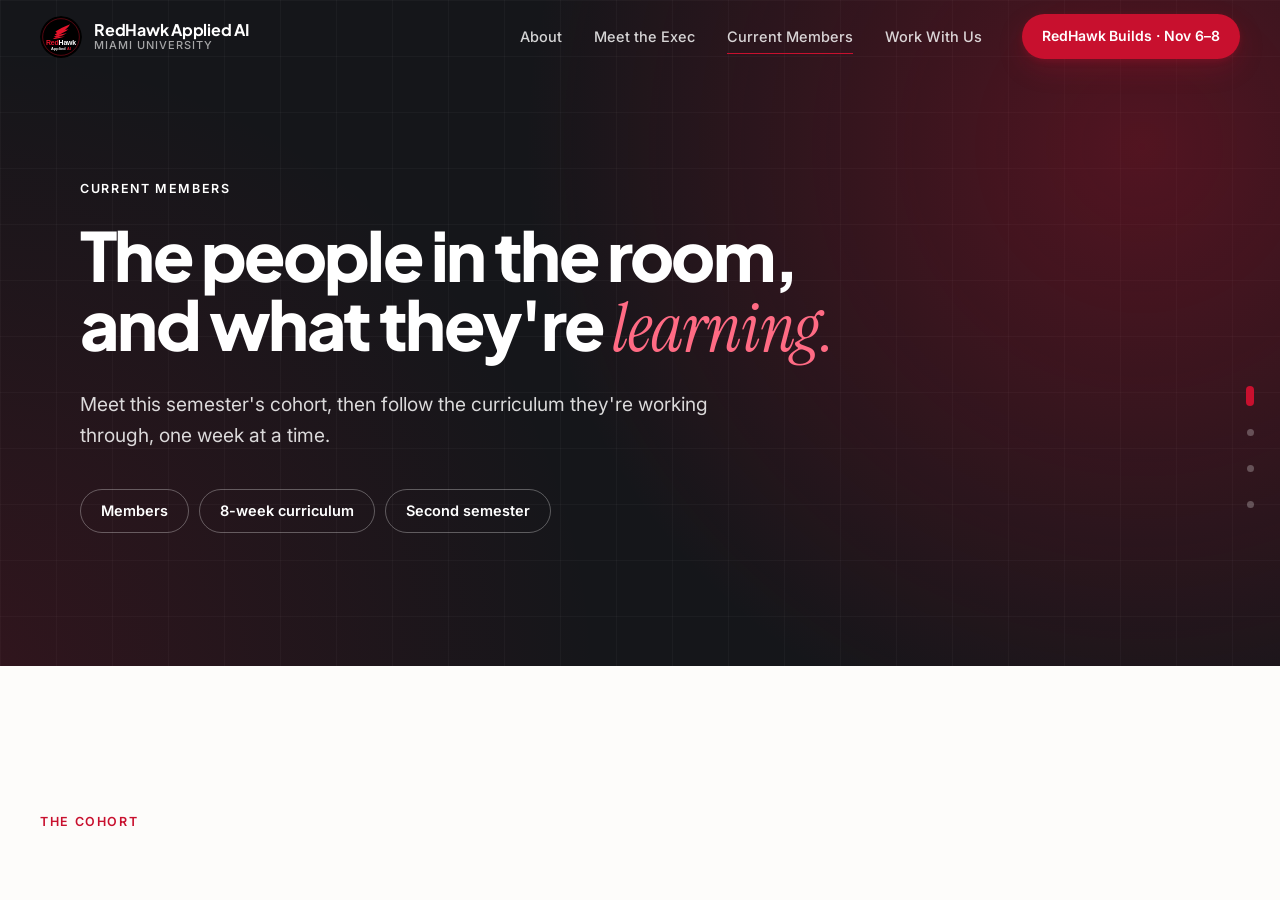
==== commit 8e825e96: "Rework About around the two-semester path, 8-week curriculum, VP titles - About: replace the old cop" ====
--- a/members.html
+++ b/members.html
@@ -4,9 +4,9 @@
 <meta charset="UTF-8">
 <meta name="viewport" content="width=device-width, initial-scale=1.0">
 <title>Current Members · RedHawk Applied AI</title>
-<meta name="description" content="Meet the current members of RedHawk Applied AI at Miami University, and see the 11-week curriculum they work through week by week.">
+<meta name="description" content="Meet the current members of RedHawk Applied AI at Miami University, and see the 8-week curriculum they work through week by week.">
 <meta property="og:title" content="Current Members · RedHawk Applied AI">
-<meta property="og:description" content="The current cohort, the 11-week curriculum, and what comes after it.">
+<meta property="og:description" content="The current cohort, the 8-week curriculum, and what comes after it.">
 <meta property="og:type" content="website">
 <meta property="og:image" content="https://www.redhawkappliedai.club/assets/social-cover.jpg">
 <meta name="twitter:card" content="summary_large_image">
@@ -81,7 +81,7 @@
       </p>
       <div class="jump reveal">
         <a href="#roster">Members</a>
-        <a href="#curriculum">11-week curriculum</a>
+        <a href="#curriculum">8-week curriculum</a>
         <a href="#spring">Second semester</a>
       </div>
     </div>
@@ -92,7 +92,7 @@
     <div class="wrap wrap-wide">
       <header class="sec-head sec-head-row">
         <div>
-          <p class="kicker reveal"><span class="kicker-num">01</span> The Cohort</p>
+          <p class="kicker reveal">The Cohort</p>
           <h2 class="h2 reveal">Current members.</h2>
         </div>
         <p class="roster-count reveal" id="rosterCount"></p>
@@ -110,16 +110,16 @@
     <div class="wrap">
       <div class="curr-layout">
         <div class="curr-copy">
-          <p class="kicker reveal"><span class="kicker-num">02</span> The Curriculum</p>
-          <h2 class="h2 reveal">Eleven weeks, zero to capable.</h2>
+          <p class="kicker reveal">The Curriculum</p>
+          <h2 class="h2 reveal">Eight weeks, zero to capable.</h2>
           <p class="lede reveal">
             Every new member works through the same path. It starts from nothing,
             and each week builds on the one before it. Open any week to see
             what's covered.
           </p>
           <div class="curr-progress reveal" aria-hidden="true">
-            <span class="curr-progress-num" id="currWeek">01</span>
-            <span class="curr-progress-of">/ 11 weeks</span>
+            <span class="curr-progress-num" id="currWeek">1</span>
+            <span class="curr-progress-of">/ 8 weeks</span>
           </div>
           <button type="button" class="btn btn-outline-dark btn-sm reveal" id="timelineToggle" aria-pressed="false">Expand all</button>
         </div>
@@ -139,10 +139,10 @@
     <div class="wrap">
       <header class="sec-head sec-head-row">
         <div>
-          <p class="kicker kicker-light reveal"><span class="kicker-num">03</span> Second Semester</p>
+          <p class="kicker kicker-light reveal">Second Semester</p>
           <h2 class="h2 h2-light reveal">After the curriculum, the real work starts.</h2>
           <p class="lede lede-light reveal">
-            Members who finish the eleven weeks move into research teams. You go
+            Members who finish the eight weeks move into research teams. You go
             deep on the tools, teach the chapter what you found, and then put it
             to work for a real company.
           </p>
@@ -155,29 +155,39 @@
       </header>
 
       <ol class="track">
+        <li class="track-step track-wide reveal">
+          <div class="track-wide-copy">
+            <h3>Research the models</h3>
+            <p>Members go deep on the AI models people use at work, one model per group, and keep building with Claude throughout.</p>
+          </div>
+          <ul class="model-teams">
+            <li class="model-team" style="--tb: #20808D;">
+              <span class="tool-mark"><span class="logo" style="--logo: url('assets/tool-logos/perplexity.svg')"></span></span>
+              <span class="model-text"><strong>Perplexity</strong><span>by Perplexity AI</span></span>
+            </li>
+            <li class="model-team" style="--tb: #10A37F;">
+              <span class="tool-mark"><span class="logo" style="--logo: url('assets/tool-logos/openai.svg')"></span></span>
+              <span class="model-text"><strong>ChatGPT</strong><span>by OpenAI</span></span>
+            </li>
+            <li class="model-team" style="--tb: #000000;">
+              <span class="tool-mark"><span class="logo" style="--logo: url('assets/tool-logos/grok.svg')"></span></span>
+              <span class="model-text"><strong>Grok</strong><span>by xAI</span></span>
+            </li>
+            <li class="model-team" style="--tb: #D97757;">
+              <span class="tool-mark"><span class="logo" style="--logo: url('assets/tool-logos/claude.svg')"></span></span>
+              <span class="model-text"><strong>Claude</strong><span>by Anthropic</span></span>
+            </li>
+          </ul>
+        </li>
         <li class="track-step reveal">
-          <span class="track-num">01</span>
-          <h3>Research the models</h3>
-          <p>Members dig into the AI models people use at work and keep building with Claude alongside them.</p>
-          <ul class="chips">
-            <li>Perplexity</li>
-            <li>ChatGPT</li>
-            <li>Grok</li>
-            <li class="chip-accent">Claude</li>
-          </ul>
-        </li>
-        <li class="track-step reveal">
-          <span class="track-num">02</span>
           <h3>Present back to the chapter</h3>
           <p>Each group brings its findings back and presents them, so the whole chapter learns what every model is good at.</p>
         </li>
         <li class="track-step reveal">
-          <span class="track-num">03</span>
           <h3>Four industry research teams</h3>
-          <p>Members split into four teams, each focused on an industry. Every team has a <strong>Research Lead</strong>, and any member can run for it.</p>
+          <p>Members work in four teams, each focused on an industry. Every team has a <strong>Research Lead</strong>, and any member can run for it.</p>
         </li>
         <li class="track-step reveal">
-          <span class="track-num">04</span>
           <h3>Consult for a real company</h3>
           <p>A company comes in with a real problem. The teams consult on it and deliver an AI-driven solution.</p>
         </li>
--- a/styles.css
+++ b/styles.css
@@ -335,14 +335,7 @@
   color: var(--red);
   margin-bottom: 20px;
 }
-.kicker-num {
-  font-family: var(--serif); font-style: italic;
-  font-size: 17px; letter-spacing: 0;
-  text-transform: none;
-  color: var(--t3);
-}
 .kicker-light { color: #fff; }
-.kicker-light .kicker-num { color: rgba(255,255,255,0.72); } /* 0.5 measured 3.45:1 on the Team photo bg — bumped to clear 4.5:1 AA everywhere it's used */
 
 .h2 {
   font-family: var(--display);
@@ -482,20 +475,6 @@
   letter-spacing: 0.01em;
 }
 
-.pull {
-  margin-top: 34px;
-  padding: 4px 0 4px 22px;
-  border-left: 3px solid var(--red);
-}
-.pull p {
-  font-family: var(--serif);
-  font-style: italic;
-  font-size: clamp(19px, 1.9vw, 23px);
-  line-height: 1.42;
-  color: var(--t1);
-  max-width: 44ch;
-}
-
 /* ── Phases (light — lives inside the combined About section) ────────── */
 .phase-row {
   display: grid;
@@ -512,15 +491,6 @@
   transition: transform var(--med) var(--ease), border-color var(--med) var(--ease), box-shadow var(--med) var(--ease);
 }
 .phase:hover { transform: translateY(-5px); border-color: var(--line-soft); box-shadow: var(--shadow-sm); }
-.phase-icon {
-  width: 46px; height: 46px;
-  display: flex; align-items: center; justify-content: center;
-  border-radius: var(--r-md);
-  background: var(--red);
-  color: #fff;
-  margin-bottom: 20px;
-}
-.phase-icon svg { width: 22px; height: 22px; }
 .phase h3 {
   font-family: var(--display);
   font-size: 18.5px; font-weight: 700;
@@ -630,12 +600,24 @@
   .partner-bg { animation: none; }
 }
 
-/* ── Tool badges (About section, replaces the meeting photo) ──────────
-   Claude / ChatGPT / Zapier / Cursor use their real Simple Icons marks
-   (MIT-licensed brand icon set built exactly for "built with" style
-   badges). Lovable and Base44 aren't in that set, so those two fall back
-   to a plain wordmark tile — swap in their official marks if you get them
-   from lovable.dev/press or base44.com's brand page. ── */
+/* ── Tool badges ───────────────────────────────────────────
+   Each brand mark is an SVG in assets/tool-logos/, drawn white on the
+   brand's color (--tb) through a CSS mask, so one file works on any tile. */
+.logo {
+  display: block;
+  width: 21px; height: 21px;
+  background: currentColor;
+  -webkit-mask: var(--logo) center / contain no-repeat;
+          mask: var(--logo) center / contain no-repeat;
+}
+.phase-when {
+  font-size: 12px; font-weight: 600;
+  letter-spacing: 0.1em; text-transform: uppercase;
+  color: var(--red);
+  margin-bottom: 12px;
+}
+.phase .phase-when { font-size: 12px; color: var(--red); }
+
 .tool-card {
   background: var(--paper);
   border: 1px solid var(--line);
@@ -675,8 +657,6 @@
   font-size: 15px;
   letter-spacing: -0.02em;
 }
-.tool-mark svg { width: 21px; height: 21px; }
-.tool-mark-img { width: 21px; height: 21px; object-fit: contain; }
 
 .tool-name {
   font-size: 12.5px;
@@ -859,7 +839,6 @@
 /* ── RedHawk Builds (hackathon) ────────────────────────── */
 .builds {
   overflow: hidden;
-  padding-top: calc(var(--nav-h) + 104px);
   background:
     radial-gradient(circle at 84% 4%, rgba(200,16,46,0.26) 0%, transparent 46%),
     linear-gradient(rgba(255,255,255,0.032) 1px, transparent 1px) 0 0 / 100% 56px,
@@ -872,35 +851,6 @@
   font-family: var(--serif); font-style: italic; font-weight: 400;
   letter-spacing: -0.01em;
   color: #FF6B84;
-}
-
-/* Stock-ticker strip, a nod to the event's flyer. Two identical runs of
-   symbols so the -50% loop is seamless. */
-.ticker {
-  position: absolute; left: 0; right: 0; top: var(--nav-h);
-  overflow: hidden;
-  border-top: 1px solid var(--line-dark);
-  border-bottom: 1px solid var(--line-dark);
-  background: rgba(255,255,255,0.03);
-}
-.ticker-track {
-  display: flex; width: max-content;
-  animation: tickerMove 44s linear infinite;
-}
-.ticker span {
-  padding: 11px 24px;
-  font-family: ui-monospace, SFMono-Regular, Menlo, Consolas, monospace;
-  font-size: 12px; font-weight: 600;
-  letter-spacing: 0.1em;
-  color: var(--d2);
-  white-space: nowrap;
-}
-.ticker b { font-weight: 600; color: #4ADE80; margin-left: 6px; }
-@keyframes tickerMove {
-  to { transform: translateX(-50%); }
-}
-@media (prefers-reduced-motion: reduce) {
-  .ticker-track { animation: none; }
 }
 
 .builds-top {
@@ -1325,9 +1275,45 @@
 }
 
 .track {
-  display: grid; grid-template-columns: repeat(4, 1fr);
+  display: grid; grid-template-columns: repeat(3, 1fr);
   gap: 16px;
 }
+/* Step 01 runs full width: copy on the left, the four model teams on the right */
+.track-wide {
+  grid-column: 1 / -1;
+  display: grid;
+  grid-template-columns: 0.8fr 1.2fr;
+  gap: 40px;
+  align-items: center;
+}
+.model-teams {
+  display: grid; grid-template-columns: repeat(2, 1fr);
+  gap: 12px;
+}
+.model-team {
+  display: flex; align-items: center; gap: 14px;
+  padding: 14px 16px;
+  border: 1px solid var(--line-dark);
+  border-radius: var(--r-md);
+  background: rgba(255,255,255,0.035);
+  transition: transform var(--fast) var(--ease), border-color var(--fast) var(--ease);
+}
+.model-team:hover { transform: translateY(-3px); border-color: rgba(255,255,255,0.4); }
+.model-team .tool-mark {
+  flex: none;
+  width: 46px; height: 46px;
+  border-radius: 12px;
+  box-shadow: 0 0 0 1px rgba(255,255,255,0.14);
+}
+.model-team .logo { width: 24px; height: 24px; }
+.model-text { display: flex; flex-direction: column; line-height: 1.3; }
+.model-text strong {
+  font-family: var(--display);
+  font-size: 16.5px; font-weight: 700;
+  letter-spacing: -0.015em;
+  color: #fff;
+}
+.model-text span { font-size: 13px; color: var(--d2); }
 .track-step {
   padding: 26px 24px 28px;
   border: 1px solid var(--line-dark);
@@ -1336,17 +1322,12 @@
   transition: transform var(--med) var(--ease), border-color var(--med) var(--ease);
 }
 .track-step:hover { transform: translateY(-4px); border-color: rgba(255,107,132,0.5); }
-.track-num {
-  font-family: var(--serif); font-style: italic;
-  font-size: 32px; line-height: 1;
-  color: #FF6B84;
-}
 .track-step h3 {
   font-family: var(--display);
   font-size: 18.5px; font-weight: 700;
   letter-spacing: -0.02em; line-height: 1.28;
   color: #fff;
-  margin: 16px 0 9px;
+  margin: 0 0 9px;
 }
 .track-step p { font-size: 14.5px; line-height: 1.58; color: var(--d2); }
 .track-step p strong { color: #fff; font-weight: 600; }
@@ -1476,15 +1457,10 @@
   .lede { font-size: 15px; line-height: 1.56; }
   .sec-head { margin-bottom: 34px; }
 
-  .pull { margin-top: 20px; padding: 3px 0 3px 16px; }
-  .pull p { font-size: 16.5px; }
-
   .split { gap: 32px; }
 
   .phase-row-tight { margin-top: 28px; }
   .phase { padding: 22px 20px 24px; }
-  .phase-icon { width: 38px; height: 38px; margin-bottom: 14px; }
-  .phase-icon svg { width: 18px; height: 18px; }
   .phase h3 { font-size: 16px; margin-bottom: 7px; }
   .phase p { font-size: 13.5px; }
 
@@ -1493,8 +1469,6 @@
   .tool-grid { gap: 10px; }
   .tool-badge { padding: 14px 8px; gap: 8px; }
   .tool-mark { width: 34px; height: 34px; }
-  .tool-mark svg { width: 18px; height: 18px; }
-  .tool-mark-img { width: 18px; height: 18px; }
   .tool-name { font-size: 11.5px; }
 }
 
@@ -1516,7 +1490,7 @@
 /* ── Responsive: hackathon, apply, and the Current Members page ── */
 @media (max-width: 1100px) {
   .roster { grid-template-columns: repeat(3, 1fr); }
-  .track { grid-template-columns: repeat(2, 1fr); }
+  .track-wide { grid-template-columns: 1fr; gap: 24px; }
 }
 
 @media (max-width: 1024px) {
@@ -1530,11 +1504,10 @@
   .weekend { grid-template-columns: 1fr; margin-top: 40px; }
   .roster { grid-template-columns: repeat(2, 1fr); }
   .page-hero { min-height: auto; padding-bottom: 60px; }
+  .track { grid-template-columns: 1fr; }
 }
 
 @media (max-width: 600px) {
-  .builds { padding-top: calc(var(--nav-h) + 76px); }
-  .ticker span { padding: 9px 16px; font-size: 11px; }
   .builds-meta { margin: 20px 0 24px; }
   .builds-top, .apply-layout, .curr-layout { gap: 32px; }
   .prize-card { padding: 22px 20px 20px; }
@@ -1548,7 +1521,7 @@
   .apply-actions .btn { flex: 1 1 100%; }
 
   .page-title { font-size: clamp(30px, 8.6vw, 40px); }
-  .track { grid-template-columns: 1fr; }
+  .model-teams { grid-template-columns: 1fr; }
   .meet-card { width: 100%; }
   .spring-cta .btn { width: 100%; }
 
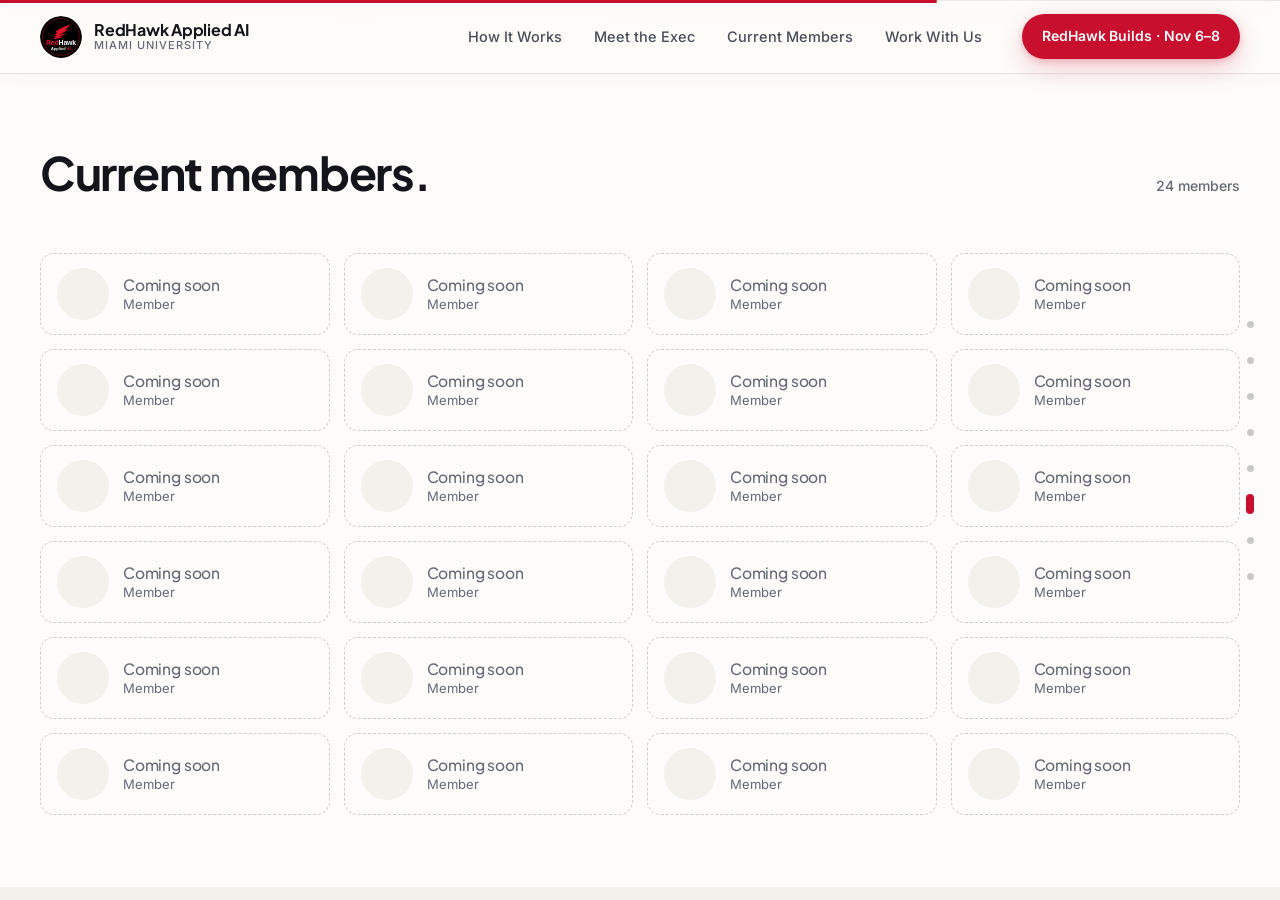
==== commit 00245a48: "Single-page flow: how it works, second semester, hackathon, exec, members - Home page now carries th" ====
--- a/members.html
+++ b/members.html
@@ -4,244 +4,10 @@
 <meta charset="UTF-8">
 <meta name="viewport" content="width=device-width, initial-scale=1.0">
 <title>Current Members · RedHawk Applied AI</title>
-<meta name="description" content="Meet the current members of RedHawk Applied AI at Miami University, and see the 8-week curriculum they work through week by week.">
-<meta property="og:title" content="Current Members · RedHawk Applied AI">
-<meta property="og:description" content="The current cohort, the 8-week curriculum, and what comes after it.">
-<meta property="og:type" content="website">
-<meta property="og:image" content="https://www.redhawkappliedai.club/assets/social-cover.jpg">
-<meta name="twitter:card" content="summary_large_image">
-<link rel="icon" href="assets/logo.svg">
-<link rel="apple-touch-icon" href="assets/apple-touch-icon.png">
-<link rel="preconnect" href="https://fonts.googleapis.com">
-<link rel="preconnect" href="https://fonts.gstatic.com" crossorigin>
-<link href="https://fonts.googleapis.com/css2?family=Plus+Jakarta+Sans:wght@500;600;700;800&family=Inter:wght@400;450;500;600&family=Instrument+Serif:ital@0;1&display=swap" rel="stylesheet">
-<link rel="stylesheet" href="styles.css">
-<script>
-  document.documentElement.classList.add('js');
-</script>
+<meta http-equiv="refresh" content="0; url=index.html#roster">
+<link rel="canonical" href="index.html#roster">
 </head>
 <body>
-
-<a class="skip-link" href="#main">Skip to main content</a>
-
-<header class="topnav" id="topnav">
-  <a href="index.html" class="brand" aria-label="RedHawk Applied AI home">
-    <img src="assets/logo.svg" alt="" class="brand-logo" width="40" height="40">
-    <span class="brand-text">
-      <span class="brand-name">RedHawk Applied AI</span>
-      <span class="brand-sub">Miami University</span>
-    </span>
-  </a>
-  <nav class="topnav-links" aria-label="Primary">
-    <a href="index.html#about">About</a>
-    <a href="index.html#team">Meet the Exec</a>
-    <a href="members.html" aria-current="page">Current Members</a>
-    <a href="index.html#partner">Work With Us</a>
-  </nav>
-  <a href="index.html#builds" class="btn btn-primary btn-sm topnav-cta">RedHawk Builds &middot; Nov 6&ndash;8</a>
-  <button class="nav-toggle" id="navToggle" aria-label="Open navigation menu" aria-expanded="false" aria-controls="mobileMenu">
-    <span></span><span></span><span></span>
-  </button>
-</header>
-
-<div class="mobile-menu" id="mobileMenu" aria-hidden="true">
-  <a href="index.html#about">About</a>
-  <a href="index.html#team">Meet the Exec</a>
-  <a href="#roster">Current Members</a>
-  <a href="#curriculum">Curriculum</a>
-  <a href="#spring">Second Semester</a>
-  <a href="index.html#partner">Work With Us</a>
-  <a href="index.html#builds" class="btn btn-primary">RedHawk Builds &middot; Nov 6&ndash;8</a>
-</div>
-
-<div class="progress" aria-hidden="true"><span id="progressBar"></span></div>
-
-<nav class="scroll-rail" aria-label="Section navigation">
-  <button data-target="top"        class="rail-dot is-active" aria-label="Top"><span class="rail-tip">Top</span></button>
-  <button data-target="roster"     class="rail-dot" aria-label="Members"><span class="rail-tip">Members</span></button>
-  <button data-target="curriculum" class="rail-dot" aria-label="Curriculum"><span class="rail-tip">Curriculum</span></button>
-  <button data-target="spring"     class="rail-dot" aria-label="Second semester"><span class="rail-tip">Second Semester</span></button>
-</nav>
-
-<main id="main">
-<div class="snap snap-free" id="snap">
-
-  <!-- ═══════════ PAGE HERO ═══════════ -->
-  <section class="panel panel-dark page-hero" id="top">
-    <div class="page-hero-glow" aria-hidden="true"></div>
-    <div class="wrap">
-      <p class="kicker kicker-light reveal">Current Members</p>
-      <h1 class="hero-title page-title">
-        <span class="line"><span>The people in the room,</span></span>
-        <span class="line"><span>and what they're <em>learning.</em></span></span>
-      </h1>
-      <p class="hero-lede reveal">
-        Meet this semester's cohort, then follow the curriculum they're working
-        through, one week at a time.
-      </p>
-      <div class="jump reveal">
-        <a href="#roster">Members</a>
-        <a href="#curriculum">8-week curriculum</a>
-        <a href="#spring">Second semester</a>
-      </div>
-    </div>
-  </section>
-
-  <!-- ═══════════ ROSTER ═══════════ -->
-  <section class="panel panel-light panel-tall" id="roster">
-    <div class="wrap wrap-wide">
-      <header class="sec-head sec-head-row">
-        <div>
-          <p class="kicker reveal">The Cohort</p>
-          <h2 class="h2 reveal">Current members.</h2>
-        </div>
-        <p class="roster-count reveal" id="rosterCount"></p>
-      </header>
-
-      <!-- Filled in by members.js from the ROSTER list in members-data.js -->
-      <ul class="roster" id="rosterGrid"></ul>
-
-      <noscript><p class="lede">The member list needs JavaScript turned on to display.</p></noscript>
-    </div>
-  </section>
-
-  <!-- ═══════════ CURRICULUM ═══════════ -->
-  <section class="panel panel-tint panel-tall" id="curriculum">
-    <div class="wrap">
-      <div class="curr-layout">
-        <div class="curr-copy">
-          <p class="kicker reveal">The Curriculum</p>
-          <h2 class="h2 reveal">Eight weeks, zero to capable.</h2>
-          <p class="lede reveal">
-            Every new member works through the same path. It starts from nothing,
-            and each week builds on the one before it. Open any week to see
-            what's covered.
-          </p>
-          <div class="curr-progress reveal" aria-hidden="true">
-            <span class="curr-progress-num" id="currWeek">1</span>
-            <span class="curr-progress-of">/ 8 weeks</span>
-          </div>
-          <button type="button" class="btn btn-outline-dark btn-sm reveal" id="timelineToggle" aria-pressed="false">Expand all</button>
-        </div>
-
-        <!-- Filled in by members.js from the CURRICULUM list in members-data.js -->
-        <div class="tl-wrap">
-          <div class="tl-spine" aria-hidden="true"><span id="tlFill"></span></div>
-          <ol class="timeline" id="timeline"></ol>
-          <noscript><p class="lede">The curriculum needs JavaScript turned on to display.</p></noscript>
-        </div>
-      </div>
-    </div>
-  </section>
-
-  <!-- ═══════════ SECOND SEMESTER ═══════════ -->
-  <section class="panel panel-dark panel-tall" id="spring">
-    <div class="wrap">
-      <header class="sec-head sec-head-row">
-        <div>
-          <p class="kicker kicker-light reveal">Second Semester</p>
-          <h2 class="h2 h2-light reveal">After the curriculum, the real work starts.</h2>
-          <p class="lede lede-light reveal">
-            Members who finish the eight weeks move into research teams. You go
-            deep on the tools, teach the chapter what you found, and then put it
-            to work for a real company.
-          </p>
-        </div>
-        <div class="meet-card reveal">
-          <p class="meet-label">Meets</p>
-          <p class="meet-time">Mondays</p>
-          <p class="meet-hours">7:00 &ndash; 8:00 PM</p>
-        </div>
-      </header>
-
-      <ol class="track">
-        <li class="track-step track-wide reveal">
-          <div class="track-wide-copy">
-            <h3>Research the models</h3>
-            <p>Members go deep on the AI models people use at work, one model per group, and keep building with Claude throughout.</p>
-          </div>
-          <ul class="model-teams">
-            <li class="model-team" style="--tb: #20808D;">
-              <span class="tool-mark"><span class="logo" style="--logo: url('assets/tool-logos/perplexity.svg')"></span></span>
-              <span class="model-text"><strong>Perplexity</strong><span>by Perplexity AI</span></span>
-            </li>
-            <li class="model-team" style="--tb: #10A37F;">
-              <span class="tool-mark"><span class="logo" style="--logo: url('assets/tool-logos/openai.svg')"></span></span>
-              <span class="model-text"><strong>ChatGPT</strong><span>by OpenAI</span></span>
-            </li>
-            <li class="model-team" style="--tb: #000000;">
-              <span class="tool-mark"><span class="logo" style="--logo: url('assets/tool-logos/grok.svg')"></span></span>
-              <span class="model-text"><strong>Grok</strong><span>by xAI</span></span>
-            </li>
-            <li class="model-team" style="--tb: #D97757;">
-              <span class="tool-mark"><span class="logo" style="--logo: url('assets/tool-logos/claude.svg')"></span></span>
-              <span class="model-text"><strong>Claude</strong><span>by Anthropic</span></span>
-            </li>
-          </ul>
-        </li>
-        <li class="track-step reveal">
-          <h3>Present back to the chapter</h3>
-          <p>Each group brings its findings back and presents them, so the whole chapter learns what every model is good at.</p>
-        </li>
-        <li class="track-step reveal">
-          <h3>Four industry research teams</h3>
-          <p>Members work in four teams, each focused on an industry. Every team has a <strong>Research Lead</strong>, and any member can run for it.</p>
-        </li>
-        <li class="track-step reveal">
-          <h3>Consult for a real company</h3>
-          <p>A company comes in with a real problem. The teams consult on it and deliver an AI-driven solution.</p>
-        </li>
-      </ol>
-
-      <div class="spring-cta reveal">
-        <p>Want in? Applications reopen in February.</p>
-        <a href="index.html#apply" class="btn btn-primary">How to apply</a>
-      </div>
-    </div>
-  </section>
-
-  <!-- ═══════════ FOOTER ═══════════ -->
-  <footer class="site-footer">
-    <div class="wrap">
-      <div class="foot-top">
-        <div class="foot-brand">
-          <img src="assets/logo.svg" alt="" width="48" height="48">
-          <div>
-            <p class="foot-name">RedHawk Applied AI</p>
-            <p class="foot-org">Miami University &middot; Farmer School of Business</p>
-          </div>
-        </div>
-        <nav class="foot-nav" aria-label="Footer">
-          <a href="index.html#about">About</a>
-          <a href="index.html#team">Meet the Exec</a>
-          <a href="#roster">Current Members</a>
-          <a href="#curriculum">Curriculum</a>
-          <a href="index.html#builds">RedHawk Builds</a>
-          <a href="index.html#partner">Work With Us</a>
-        </nav>
-        <div class="foot-social">
-          <a href="https://www.instagram.com/appliedai.miamiu" class="soc" aria-label="RedHawk Applied AI on Instagram" target="_blank" rel="noopener noreferrer">
-            <svg viewBox="0 0 24 24" fill="none" stroke="currentColor" stroke-width="1.6" aria-hidden="true"><rect x="3" y="3" width="18" height="18" rx="5"/><circle cx="12" cy="12" r="4"/><circle cx="17.5" cy="6.5" r=".9" fill="currentColor" stroke="none"/></svg>
-          </a>
-          <a href="https://www.linkedin.com/company/137064393/" class="soc" target="_blank" rel="noopener noreferrer" aria-label="RedHawk Applied AI on LinkedIn (opens in a new tab)">
-            <svg viewBox="0 0 24 24" fill="currentColor" aria-hidden="true"><path d="M20.45 20.45h-3.55v-5.57c0-1.33-.03-3.04-1.85-3.04-1.85 0-2.14 1.45-2.14 2.94v5.67H9.35V9h3.41v1.56h.05c.48-.9 1.64-1.85 3.38-1.85 3.6 0 4.27 2.37 4.27 5.46v6.28zM5.34 7.43a2.06 2.06 0 11.02-4.12 2.06 2.06 0 01-.02 4.12zM7.11 20.45H3.56V9h3.55v11.45z"/></svg>
-          </a>
-          <a href="mailto:schmi230@miamioh.edu" class="soc" aria-label="Email RedHawk Applied AI">
-            <svg viewBox="0 0 24 24" fill="none" stroke="currentColor" stroke-width="1.6" aria-hidden="true"><rect x="2.5" y="4.5" width="19" height="15" rx="2.5"/><path d="M3 7l9 6 9-6"/></svg>
-          </a>
-        </div>
-      </div>
-      <div class="foot-bottom">
-        <p>&copy; 2026 RedHawk Applied AI. A Miami University student organization.</p>
-      </div>
-    </div>
-  </footer>
-
-</div>
-</main>
-
-<script src="members-data.js"></script>
-<script src="members.js"></script>
-<script src="script.js"></script>
+<p><a href="index.html#roster">Current members are on the home page.</a></p>
 </body>
 </html>
